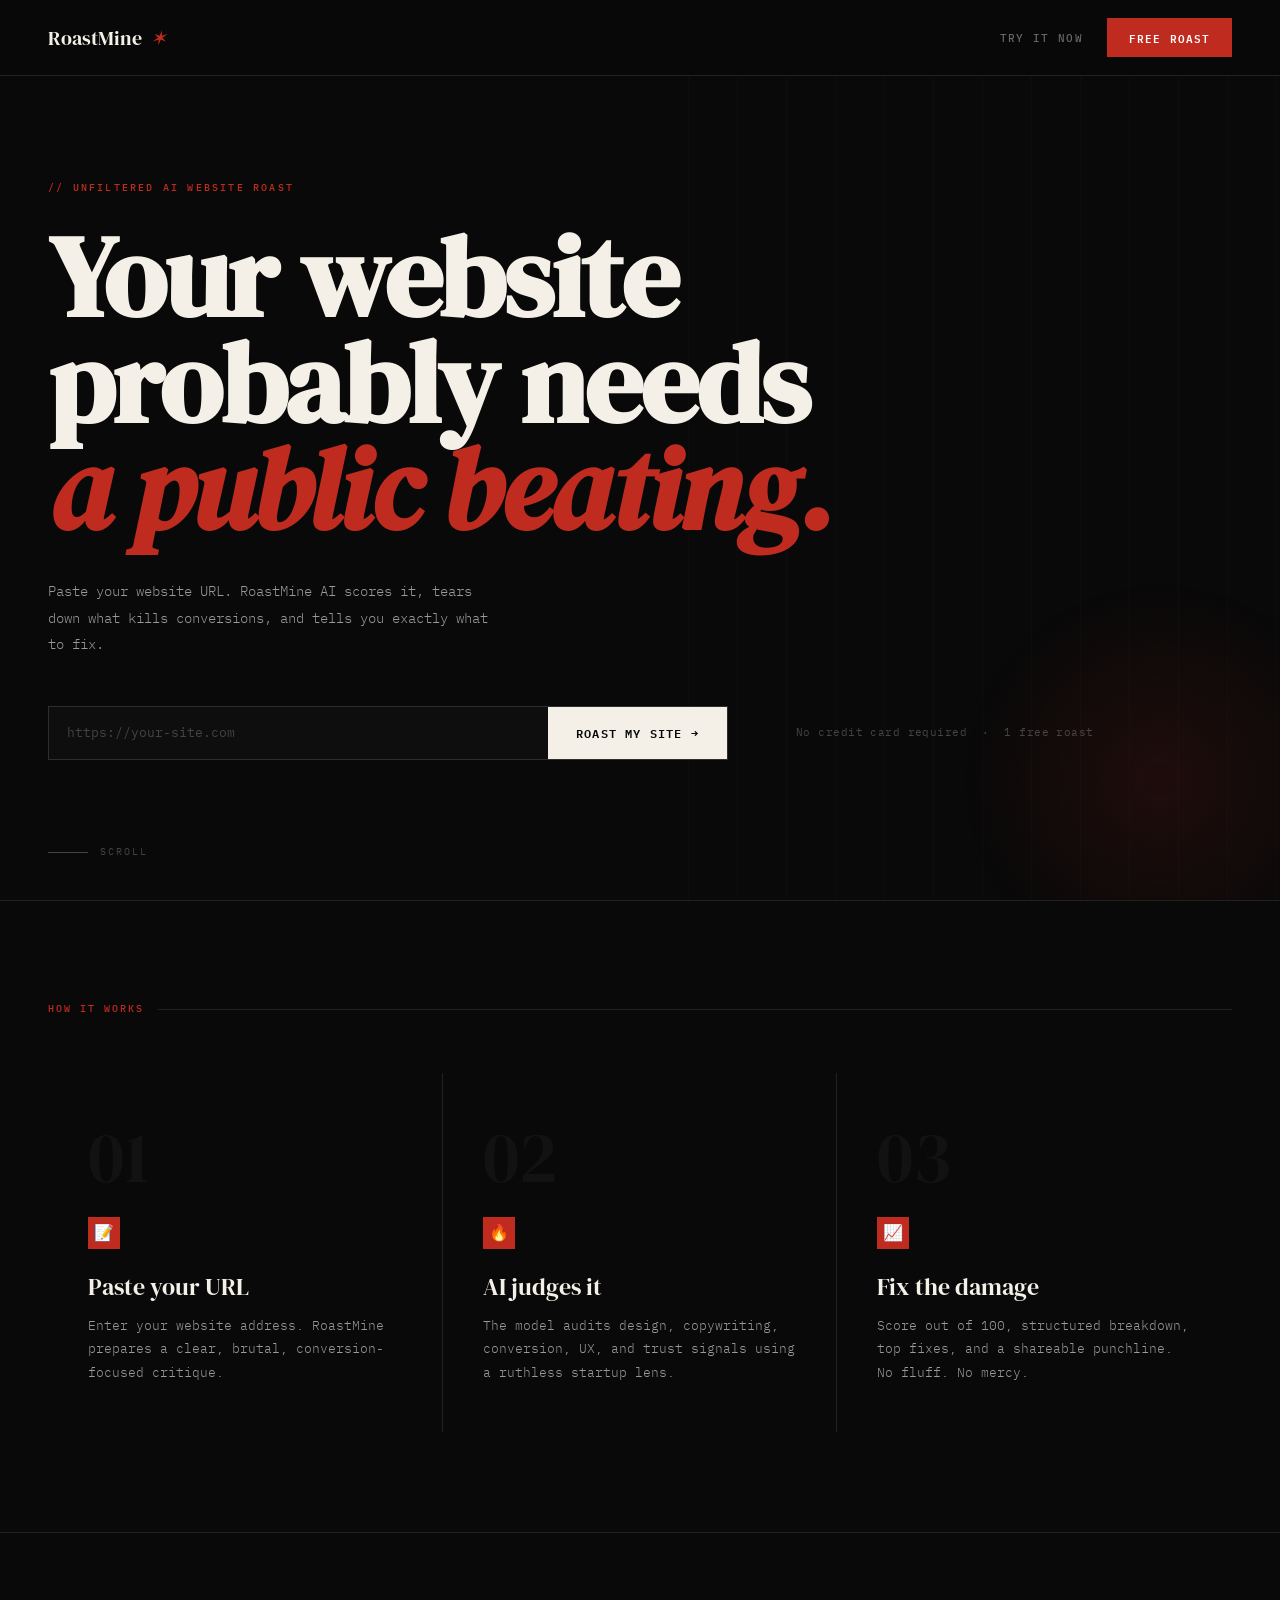
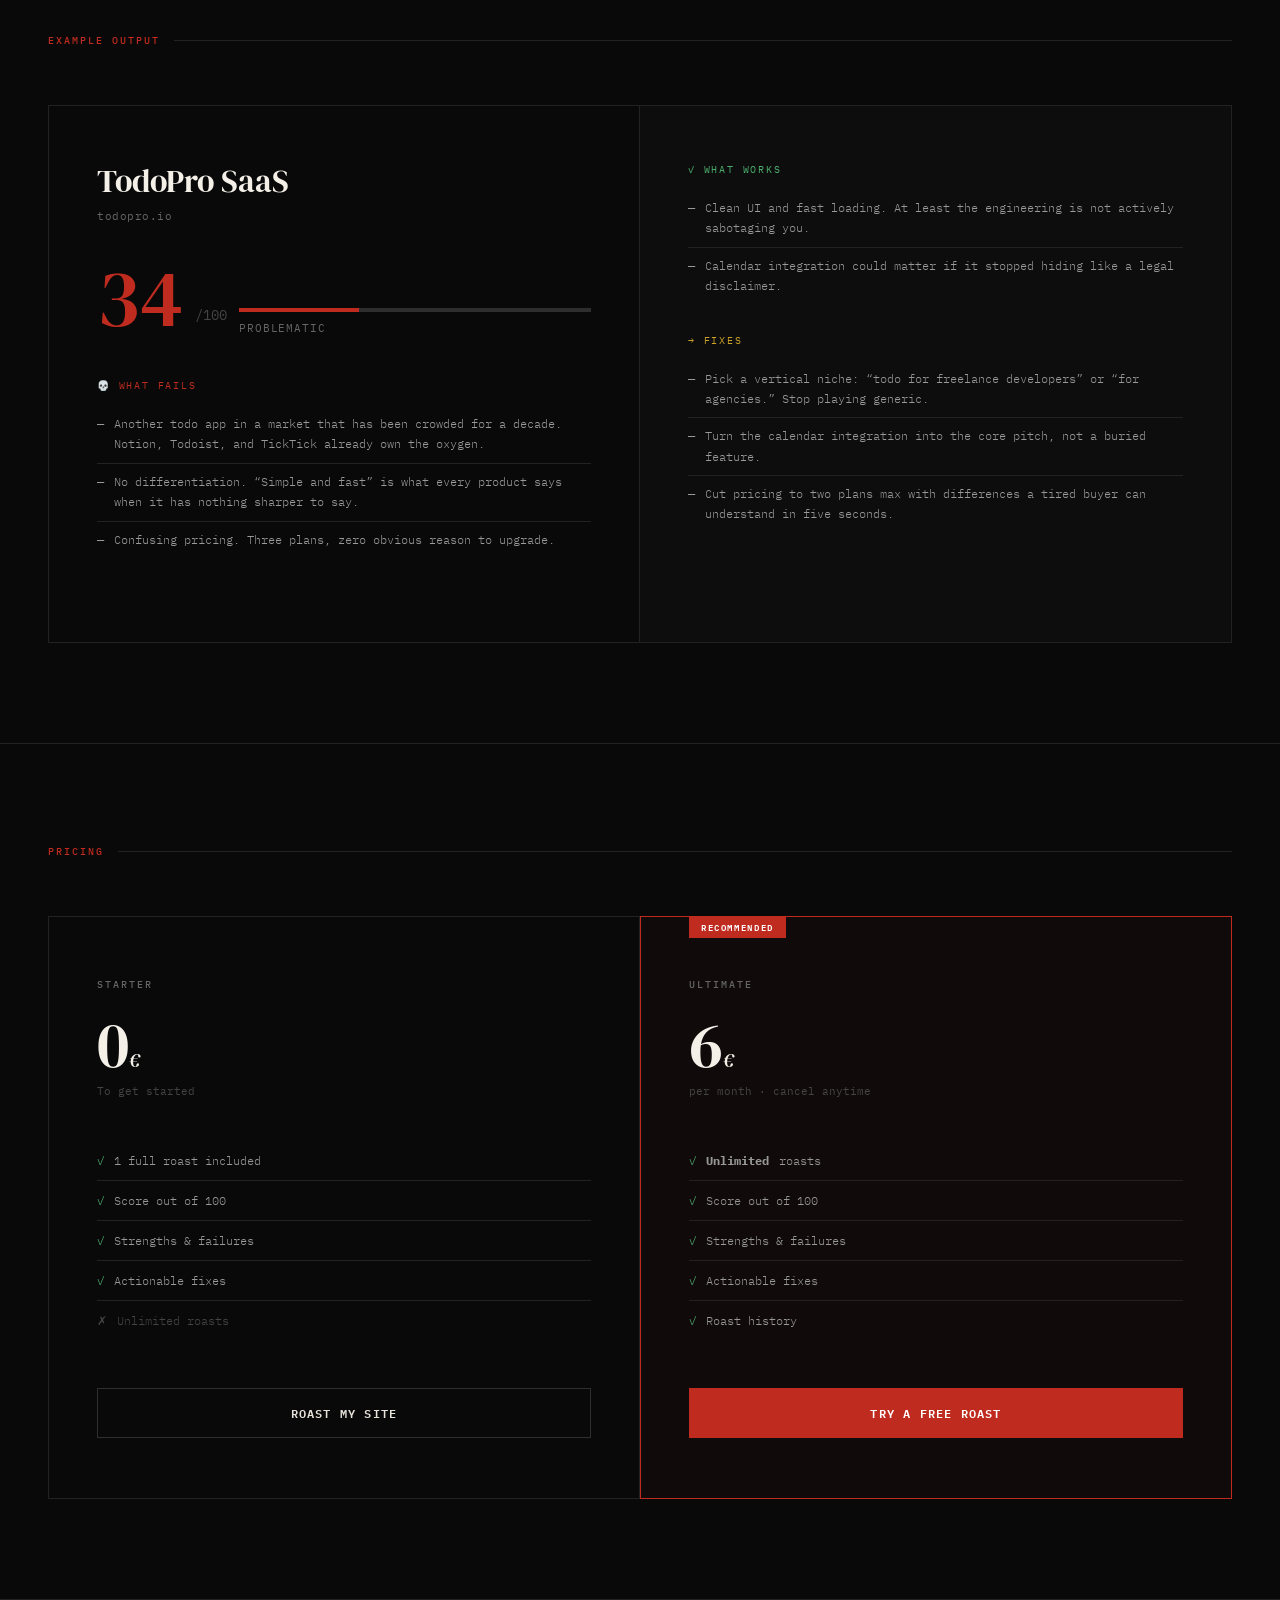
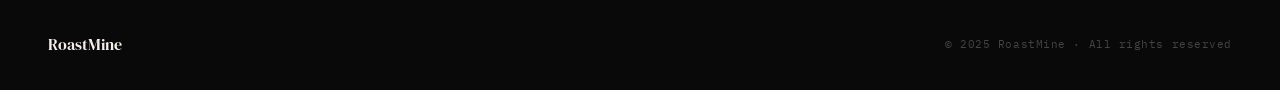
==== index.html @ 477971f2 "Clean up English landing flow" ====
<!DOCTYPE html>
<html lang="en">
<head>
<meta charset="UTF-8"/>
<meta name="viewport" content="width=device-width, initial-scale=1.0"/>
<title>RoastMine — Your business might be bad.</title>
<link rel="preconnect" href="https://fonts.googleapis.com"/>
<link href="https://fonts.googleapis.com/css2?family=DM+Serif+Display:ital@0;1&family=IBM+Plex+Mono:wght@300;400;500;600&display=swap" rel="stylesheet"/>
<style>
:root{
  --black:#090909;--charcoal:#111;--border:#222;--border2:#2e2e2e;
  --grey:#444;--muted:#666;--light:#999;--cream:#e8e3da;--white:#f4f0e8;
  --red:#bf2c1f;--red2:#e03423;
  --font-d:'DM Serif Display',serif;--font-m:'IBM Plex Mono',monospace;
}
*{margin:0;padding:0;box-sizing:border-box;}
html{scroll-behavior:smooth;}
body{background:var(--black);color:var(--cream);font-family:var(--font-m);font-size:14px;line-height:1.6;overflow-x:hidden;cursor:crosshair;}
::selection{background:var(--red);color:#fff;}
a{color:inherit;text-decoration:none;}
button{cursor:crosshair;font-family:var(--font-m);}

/* NAV */
nav{position:fixed;top:0;left:0;right:0;z-index:200;display:flex;align-items:center;justify-content:space-between;padding:18px 48px;border-bottom:1px solid var(--border);background:rgba(9,9,9,0.96);backdrop-filter:blur(12px);}
.logo{font-family:var(--font-d);font-size:20px;color:var(--white);display:flex;align-items:center;gap:8px;}
.logo-flame{color:var(--red);font-style:italic;}
.nav-r{display:flex;align-items:center;gap:20px;}
.btn-nav{font-size:11px;font-weight:500;letter-spacing:.12em;text-transform:uppercase;color:var(--muted);background:none;border:none;padding:8px 4px;transition:color .15s;}
.btn-nav:hover{color:var(--white);}
.btn-nav-cta{font-size:11px;font-weight:600;letter-spacing:.1em;text-transform:uppercase;background:var(--red);color:#fff;border:none;padding:10px 22px;transition:background .15s;}
.btn-nav-cta:hover{background:var(--red2);}

/* HERO */
.hero{min-height:100vh;display:flex;flex-direction:column;justify-content:center;padding:140px 48px 100px;position:relative;overflow:hidden;}
.hero::before{content:'';position:absolute;top:0;right:0;width:50%;height:100%;background:repeating-linear-gradient(90deg,transparent,transparent 48px,rgba(255,255,255,0.015) 48px,rgba(255,255,255,0.015) 49px);pointer-events:none;}
.hero::after{content:'';position:absolute;bottom:-80px;right:-80px;width:400px;height:400px;background:radial-gradient(circle,rgba(191,44,31,0.12) 0%,transparent 70%);pointer-events:none;}
.tag{font-size:10px;font-weight:500;letter-spacing:.22em;text-transform:uppercase;color:var(--red);margin-bottom:28px;opacity:0;animation:up .6s ease .1s forwards;}
.hero-title{font-family:var(--font-d);font-size:clamp(54px,9vw,120px);line-height:.92;letter-spacing:-2px;color:var(--white);max-width:1000px;opacity:0;animation:up .7s ease .2s forwards;}
.hero-title em{font-style:italic;color:var(--red);}
.hero-sub{margin-top:36px;font-size:14px;font-weight:300;color:var(--light);max-width:440px;line-height:1.9;opacity:0;animation:up .7s ease .35s forwards;}
.hero-actions{margin-top:48px;display:flex;align-items:center;gap:28px;opacity:0;animation:up .7s ease .5s forwards;}
.url-roast-form{display:flex;align-items:center;gap:0;border:1px solid var(--border2);background:rgba(255,255,255,0.025);max-width:680px;width:100%;}
.url-roast-input{flex:1;min-width:260px;background:transparent;border:none;color:var(--white);font-family:var(--font-m);font-size:13px;padding:16px 18px;outline:none;}
.url-roast-input::placeholder{color:var(--grey);}
.url-roast-submit{font-size:12px;font-weight:600;letter-spacing:.1em;text-transform:uppercase;background:var(--white);color:var(--black);border:none;padding:16px 28px;transition:background .15s,color .15s;white-space:nowrap;}
.url-roast-submit:hover{background:var(--red);color:#fff;}
.url-error{margin-top:12px;font-size:11px;color:var(--red);display:none;}
.btn-cta{font-size:13px;font-weight:600;letter-spacing:.1em;text-transform:uppercase;background:var(--white);color:var(--black);border:none;padding:16px 40px;transition:background .15s,color .15s;display:inline-block;}
.btn-cta:hover{background:var(--red);color:#fff;}
.hero-fine{font-size:11px;color:var(--grey);letter-spacing:.04em;}
.scroll-hint{position:absolute;bottom:40px;left:48px;font-size:10px;letter-spacing:.2em;text-transform:uppercase;color:var(--grey);display:flex;align-items:center;gap:12px;opacity:0;animation:up .6s ease .8s forwards;}
.scroll-hint::before{content:'';width:40px;height:1px;background:var(--grey);}
@keyframes up{from{opacity:0;transform:translateY(18px);}to{opacity:1;transform:translateY(0);}}

/* SECTIONS */
.section{padding:100px 48px;border-top:1px solid var(--border);}
.sec-label{font-size:10px;font-weight:500;letter-spacing:.2em;text-transform:uppercase;color:var(--red);margin-bottom:56px;display:flex;align-items:center;gap:14px;}
.sec-label::after{content:'';flex:1;height:1px;background:var(--border);}

/* HOW IT WORKS */
.steps{display:grid;grid-template-columns:repeat(3,1fr);gap:0;}
.step{padding:48px 40px;border-right:1px solid var(--border);position:relative;transition:background .2s;}
.step:last-child{border-right:none;}
.step:hover{background:rgba(255,255,255,0.02);}
.step-num{font-family:var(--font-d);font-size:72px;color:rgba(255,255,255,0.04);line-height:1;margin-bottom:24px;display:block;}
.step-title{font-family:var(--font-d);font-size:24px;color:var(--white);margin-bottom:12px;line-height:1.2;}
.step-desc{font-size:13px;color:var(--light);line-height:1.8;font-weight:300;}
.step-icon{width:32px;height:32px;background:var(--red);display:flex;align-items:center;justify-content:center;font-size:16px;margin-bottom:24px;}

/* EXAMPLE OUTPUT */
.example-wrap{display:grid;grid-template-columns:1fr 1fr;gap:0;border:1px solid var(--border);}
.example-left{padding:56px 48px;border-right:1px solid var(--border);}
.example-right{padding:56px 48px;background:rgba(255,255,255,0.015);}
.ex-title{font-family:var(--font-d);font-size:32px;color:var(--white);margin-bottom:8px;line-height:1.2;}
.ex-url{font-size:11px;color:var(--muted);letter-spacing:.05em;margin-bottom:32px;}
.score-row{display:flex;align-items:flex-end;gap:12px;margin-bottom:40px;}
.score-big{font-family:var(--font-d);font-size:80px;line-height:1;color:var(--red);}
.score-max{font-size:14px;color:var(--grey);margin-bottom:12px;}
.score-bar-wrap{flex:1;}
.score-bar-bg{height:4px;background:var(--border2);margin-bottom:8px;position:relative;overflow:hidden;}
.score-bar-fill{position:absolute;top:0;left:0;height:100%;background:var(--red);width:34%;animation:barGrow 1.5s ease .5s both;transform-origin:left;}
@keyframes barGrow{from{width:0%;}to{width:34%;}}
.score-verdict{font-size:11px;color:var(--muted);letter-spacing:.08em;text-transform:uppercase;}
.ex-block{margin-bottom:28px;}
.ex-block-title{font-size:10px;letter-spacing:.18em;text-transform:uppercase;margin-bottom:12px;display:flex;align-items:center;gap:8px;}
.ex-block-title.bad{color:var(--red);}
.ex-block-title.good{color:#4caf6e;}
.ex-block-title.tip{color:#c9a227;}
.ex-item{font-size:12px;color:var(--light);line-height:1.7;padding:8px 0;border-bottom:1px solid var(--border);display:flex;gap:10px;font-weight:300;}
.ex-item:last-child{border-bottom:none;}

/* PRICING */
.pricing-grid{display:grid;grid-template-columns:1fr 1fr;gap:0;}
.plan{padding:60px 48px;border:1px solid var(--border);position:relative;transition:border-color .2s;}
.plan:hover{border-color:var(--border2);}
.plan-featured{border-color:var(--red);background:rgba(191,44,31,0.04);}
.plan-featured:hover{border-color:var(--red2);}
.plan-badge{position:absolute;top:-1px;left:48px;font-size:9px;font-weight:600;letter-spacing:.18em;text-transform:uppercase;background:var(--red);color:#fff;padding:4px 12px;}
.plan-name{font-size:10px;font-weight:500;letter-spacing:.2em;text-transform:uppercase;color:var(--muted);margin-bottom:20px;}
.plan-price{font-family:var(--font-d);font-size:64px;color:var(--white);line-height:1;margin-bottom:6px;}
.plan-price span{font-size:20px;font-style:italic;}
.plan-period{font-size:11px;color:var(--grey);margin-bottom:40px;}
.plan-features{list-style:none;margin-bottom:48px;}
.plan-features li{font-size:12px;color:var(--light);padding:10px 0;border-bottom:1px solid var(--border);display:flex;align-items:flex-start;gap:10px;font-weight:300;}
.plan-features li:last-child{border-bottom:none;}
.feat-icon{color:var(--red);flex-shrink:0;}
.feat-icon.ok{color:#4caf6e;}
.btn-plan{font-size:12px;font-weight:600;letter-spacing:.1em;text-transform:uppercase;width:100%;padding:14px;border:1px solid var(--border2);background:none;color:var(--cream);transition:all .15s;}
.btn-plan:hover{background:var(--white);color:var(--black);border-color:var(--white);}
.btn-plan-red{background:var(--red);color:#fff;border-color:var(--red);}
.btn-plan-red:hover{background:var(--red2);border-color:var(--red2);color:#fff;}

/* FOOTER */
footer{border-top:1px solid var(--border);padding:32px 48px;display:flex;align-items:center;justify-content:space-between;}
.footer-logo{font-family:var(--font-d);font-size:16px;color:var(--white);}
.footer-copy{font-size:11px;color:var(--grey);letter-spacing:.05em;}

@media(max-width:768px){
  nav{padding:16px 20px;}
  .hero{padding:120px 20px 80px;}
  .hero-title{font-size:clamp(40px,13vw,68px);}
  .section{padding:64px 20px;}
  .steps{grid-template-columns:1fr;}
  .step{border-right:none;border-bottom:1px solid var(--border);padding:36px 20px;}
  .step:last-child{border-bottom:none;}
  .example-wrap{grid-template-columns:1fr;}
  .example-left{border-right:none;border-bottom:1px solid var(--border);padding:32px 20px;}
  .example-right{padding:32px 20px;}
  .pricing-grid{grid-template-columns:1fr;}
  .plan{margin-bottom:-1px;}
  footer{flex-direction:column;gap:12px;text-align:center;padding:24px 20px;}
  .hero-actions{flex-direction:column;align-items:flex-start;}
  .url-roast-form{flex-direction:column;align-items:stretch;}
  .url-roast-input{min-width:0;width:100%;}
  .url-roast-submit{width:100%;}
}
</style>
</head>
<body>

<nav>
  <div class="logo">RoastMine <span class="logo-flame">✶</span></div>
  <div class="nav-r" id="navRight">
    <button class="btn-nav" onclick="focusUrlInput()">Try it now</button>
    <button class="btn-nav-cta" onclick="focusUrlInput()">Free roast</button>
  </div>
</nav>

<section class="hero">
  <div class="tag">// Unfiltered AI website roast</div>
  <h1 class="hero-title">
    Your website<br/>probably needs<br/><em>a public beating.</em>
  </h1>
  <p class="hero-sub">Paste your website URL. RoastMine AI scores it, tears down what kills conversions, and tells you exactly what to fix.</p>
  <div class="hero-actions">
    <div style="width:100%;max-width:720px;">
      <form class="url-roast-form" id="roastForm">
        <input class="url-roast-input" id="siteUrl" type="url" placeholder="https://your-site.com" aria-label="Website URL to analyze" required/>
        <button class="url-roast-submit" type="submit">Roast my site →</button>
      </form>
      <div class="url-error" id="urlError">Enter a full URL, for example https://example.com.</div>
    </div>
    <span class="hero-fine">No credit card required &nbsp;·&nbsp; 1 free roast</span>
  </div>
  <div class="scroll-hint">Scroll</div>
</section>

<section class="section">
  <div class="sec-label">How it works</div>
  <div class="steps">
    <div class="step">
      <span class="step-num">01</span>
      <div class="step-icon">📝</div>
      <div class="step-title">Paste your URL</div>
      <p class="step-desc">Enter your website address. RoastMine prepares a clear, brutal, conversion-focused critique.</p>
    </div>
    <div class="step">
      <span class="step-num">02</span>
      <div class="step-icon">🔥</div>
      <div class="step-title">AI judges it</div>
      <p class="step-desc">The model audits design, copywriting, conversion, UX, and trust signals using a ruthless startup lens.</p>
    </div>
    <div class="step">
      <span class="step-num">03</span>
      <div class="step-icon">📈</div>
      <div class="step-title">Fix the damage</div>
      <p class="step-desc">Score out of 100, structured breakdown, top fixes, and a shareable punchline. No fluff. No mercy.</p>
    </div>
  </div>
</section>

<section class="section">
  <div class="sec-label">Example output</div>
  <div class="example-wrap">
    <div class="example-left">
      <div class="ex-title">TodoPro SaaS</div>
      <div class="ex-url">todopro.io</div>
      <div class="score-row">
        <div class="score-big">34</div>
        <div class="score-max">/100</div>
        <div class="score-bar-wrap">
          <div class="score-bar-bg"><div class="score-bar-fill"></div></div>
          <div class="score-verdict">Problematic</div>
        </div>
      </div>
      <div class="ex-block">
        <div class="ex-block-title bad">💀 What fails</div>
        <div class="ex-item"><span>—</span>Another todo app in a market that has been crowded for a decade. Notion, Todoist, and TickTick already own the oxygen.</div>
        <div class="ex-item"><span>—</span>No differentiation. “Simple and fast” is what every product says when it has nothing sharper to say.</div>
        <div class="ex-item"><span>—</span>Confusing pricing. Three plans, zero obvious reason to upgrade.</div>
      </div>
    </div>
    <div class="example-right">
      <div class="ex-block">
        <div class="ex-block-title good">✓ What works</div>
        <div class="ex-item"><span>—</span>Clean UI and fast loading. At least the engineering is not actively sabotaging you.</div>
        <div class="ex-item"><span>—</span>Calendar integration could matter if it stopped hiding like a legal disclaimer.</div>
      </div>
      <div class="ex-block">
        <div class="ex-block-title tip">→ Fixes</div>
        <div class="ex-item"><span>—</span>Pick a vertical niche: “todo for freelance developers” or “for agencies.” Stop playing generic.</div>
        <div class="ex-item"><span>—</span>Turn the calendar integration into the core pitch, not a buried feature.</div>
        <div class="ex-item"><span>—</span>Cut pricing to two plans max with differences a tired buyer can understand in five seconds.</div>
      </div>
    </div>
  </div>
</section>

<section class="section">
  <div class="sec-label">Pricing</div>
  <div class="pricing-grid">
    <div class="plan">
      <div class="plan-name">Starter</div>
      <div class="plan-price">0<span>€</span></div>
      <div class="plan-period">To get started</div>
      <ul class="plan-features">
        <li><span class="feat-icon ok">✓</span> 1 full roast included</li>
        <li><span class="feat-icon ok">✓</span> Score out of 100</li>
        <li><span class="feat-icon ok">✓</span> Strengths &amp; failures</li>
        <li><span class="feat-icon ok">✓</span> Actionable fixes</li>
        <li><span class="feat-icon" style="color:var(--grey)">✗</span> <span style="color:var(--grey)">Unlimited roasts</span></li>
      </ul>
      <button class="btn-plan" onclick="focusUrlInput()">Roast my site</button>
    </div>
    <div class="plan plan-featured">
      <div class="plan-badge">Recommended</div>
      <div class="plan-name">Ultimate</div>
      <div class="plan-price">6<span>€</span></div>
      <div class="plan-period">per month · cancel anytime</div>
      <ul class="plan-features">
        <li><span class="feat-icon ok">✓</span> <strong>Unlimited</strong> roasts</li>
        <li><span class="feat-icon ok">✓</span> Score out of 100</li>
        <li><span class="feat-icon ok">✓</span> Strengths &amp; failures</li>
        <li><span class="feat-icon ok">✓</span> Actionable fixes</li>
        <li><span class="feat-icon ok">✓</span> Roast history</li>
      </ul>
      <button class="btn-plan btn-plan-red" onclick="focusUrlInput()">Try a free roast</button>
    </div>
  </div>
</section>

<footer>
  <div class="footer-logo">RoastMine</div>
  <div class="footer-copy">© 2025 RoastMine · All rights reserved</div>
</footer>

<script>
function focusUrlInput(){
  const input = document.getElementById('siteUrl');
  if (!input) return;
  input.scrollIntoView({ behavior: 'smooth', block: 'center' });
  setTimeout(() => input.focus(), 350);
}

const roastForm = document.getElementById('roastForm');
if (roastForm) {
  roastForm.addEventListener('submit', (event) => {
    event.preventDefault();
    const input = document.getElementById('siteUrl');
    const error = document.getElementById('urlError');
    const rawUrl = input.value.trim();

    try {
      const parsed = new URL(rawUrl);
      if (!['http:', 'https:'].includes(parsed.protocol)) throw new Error('Invalid protocol');
      error.style.display = 'none';
      window.location.href = `roast.html?url=${encodeURIComponent(parsed.href)}`;
    } catch (err) {
      error.style.display = 'block';
      input.focus();
    }
  });
}
</script>
</body>
</html>
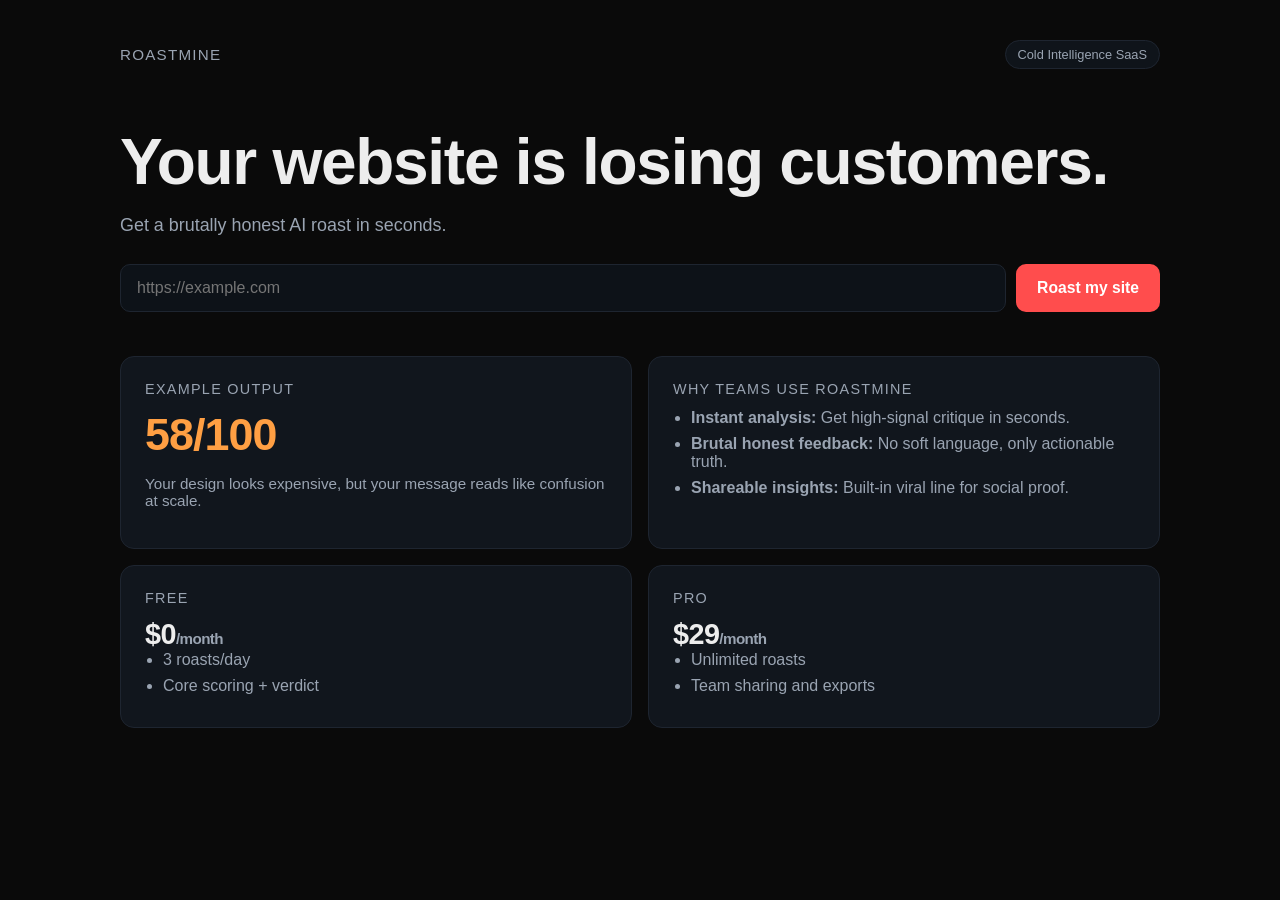
==== commit d436ec91: "Build unified RoastMine landing and results experience" ====
--- a/index.html
+++ b/index.html
@@ -1,296 +1,67 @@
-<!DOCTYPE html>
+<!doctype html>
 <html lang="en">
 <head>
-<meta charset="UTF-8"/>
-<meta name="viewport" content="width=device-width, initial-scale=1.0"/>
-<title>RoastMine — Your business might be bad.</title>
-<link rel="preconnect" href="https://fonts.googleapis.com"/>
-<link href="https://fonts.googleapis.com/css2?family=DM+Serif+Display:ital@0;1&family=IBM+Plex+Mono:wght@300;400;500;600&display=swap" rel="stylesheet"/>
-<style>
-:root{
-  --black:#090909;--charcoal:#111;--border:#222;--border2:#2e2e2e;
-  --grey:#444;--muted:#666;--light:#999;--cream:#e8e3da;--white:#f4f0e8;
-  --red:#bf2c1f;--red2:#e03423;
-  --font-d:'DM Serif Display',serif;--font-m:'IBM Plex Mono',monospace;
-}
-*{margin:0;padding:0;box-sizing:border-box;}
-html{scroll-behavior:smooth;}
-body{background:var(--black);color:var(--cream);font-family:var(--font-m);font-size:14px;line-height:1.6;overflow-x:hidden;cursor:crosshair;}
-::selection{background:var(--red);color:#fff;}
-a{color:inherit;text-decoration:none;}
-button{cursor:crosshair;font-family:var(--font-m);}
-
-/* NAV */
-nav{position:fixed;top:0;left:0;right:0;z-index:200;display:flex;align-items:center;justify-content:space-between;padding:18px 48px;border-bottom:1px solid var(--border);background:rgba(9,9,9,0.96);backdrop-filter:blur(12px);}
-.logo{font-family:var(--font-d);font-size:20px;color:var(--white);display:flex;align-items:center;gap:8px;}
-.logo-flame{color:var(--red);font-style:italic;}
-.nav-r{display:flex;align-items:center;gap:20px;}
-.btn-nav{font-size:11px;font-weight:500;letter-spacing:.12em;text-transform:uppercase;color:var(--muted);background:none;border:none;padding:8px 4px;transition:color .15s;}
-.btn-nav:hover{color:var(--white);}
-.btn-nav-cta{font-size:11px;font-weight:600;letter-spacing:.1em;text-transform:uppercase;background:var(--red);color:#fff;border:none;padding:10px 22px;transition:background .15s;}
-.btn-nav-cta:hover{background:var(--red2);}
-
-/* HERO */
-.hero{min-height:100vh;display:flex;flex-direction:column;justify-content:center;padding:140px 48px 100px;position:relative;overflow:hidden;}
-.hero::before{content:'';position:absolute;top:0;right:0;width:50%;height:100%;background:repeating-linear-gradient(90deg,transparent,transparent 48px,rgba(255,255,255,0.015) 48px,rgba(255,255,255,0.015) 49px);pointer-events:none;}
-.hero::after{content:'';position:absolute;bottom:-80px;right:-80px;width:400px;height:400px;background:radial-gradient(circle,rgba(191,44,31,0.12) 0%,transparent 70%);pointer-events:none;}
-.tag{font-size:10px;font-weight:500;letter-spacing:.22em;text-transform:uppercase;color:var(--red);margin-bottom:28px;opacity:0;animation:up .6s ease .1s forwards;}
-.hero-title{font-family:var(--font-d);font-size:clamp(54px,9vw,120px);line-height:.92;letter-spacing:-2px;color:var(--white);max-width:1000px;opacity:0;animation:up .7s ease .2s forwards;}
-.hero-title em{font-style:italic;color:var(--red);}
-.hero-sub{margin-top:36px;font-size:14px;font-weight:300;color:var(--light);max-width:440px;line-height:1.9;opacity:0;animation:up .7s ease .35s forwards;}
-.hero-actions{margin-top:48px;display:flex;align-items:center;gap:28px;opacity:0;animation:up .7s ease .5s forwards;}
-.url-roast-form{display:flex;align-items:center;gap:0;border:1px solid var(--border2);background:rgba(255,255,255,0.025);max-width:680px;width:100%;}
-.url-roast-input{flex:1;min-width:260px;background:transparent;border:none;color:var(--white);font-family:var(--font-m);font-size:13px;padding:16px 18px;outline:none;}
-.url-roast-input::placeholder{color:var(--grey);}
-.url-roast-submit{font-size:12px;font-weight:600;letter-spacing:.1em;text-transform:uppercase;background:var(--white);color:var(--black);border:none;padding:16px 28px;transition:background .15s,color .15s;white-space:nowrap;}
-.url-roast-submit:hover{background:var(--red);color:#fff;}
-.url-error{margin-top:12px;font-size:11px;color:var(--red);display:none;}
-.btn-cta{font-size:13px;font-weight:600;letter-spacing:.1em;text-transform:uppercase;background:var(--white);color:var(--black);border:none;padding:16px 40px;transition:background .15s,color .15s;display:inline-block;}
-.btn-cta:hover{background:var(--red);color:#fff;}
-.hero-fine{font-size:11px;color:var(--grey);letter-spacing:.04em;}
-.scroll-hint{position:absolute;bottom:40px;left:48px;font-size:10px;letter-spacing:.2em;text-transform:uppercase;color:var(--grey);display:flex;align-items:center;gap:12px;opacity:0;animation:up .6s ease .8s forwards;}
-.scroll-hint::before{content:'';width:40px;height:1px;background:var(--grey);}
-@keyframes up{from{opacity:0;transform:translateY(18px);}to{opacity:1;transform:translateY(0);}}
-
-/* SECTIONS */
-.section{padding:100px 48px;border-top:1px solid var(--border);}
-.sec-label{font-size:10px;font-weight:500;letter-spacing:.2em;text-transform:uppercase;color:var(--red);margin-bottom:56px;display:flex;align-items:center;gap:14px;}
-.sec-label::after{content:'';flex:1;height:1px;background:var(--border);}
-
-/* HOW IT WORKS */
-.steps{display:grid;grid-template-columns:repeat(3,1fr);gap:0;}
-.step{padding:48px 40px;border-right:1px solid var(--border);position:relative;transition:background .2s;}
-.step:last-child{border-right:none;}
-.step:hover{background:rgba(255,255,255,0.02);}
-.step-num{font-family:var(--font-d);font-size:72px;color:rgba(255,255,255,0.04);line-height:1;margin-bottom:24px;display:block;}
-.step-title{font-family:var(--font-d);font-size:24px;color:var(--white);margin-bottom:12px;line-height:1.2;}
-.step-desc{font-size:13px;color:var(--light);line-height:1.8;font-weight:300;}
-.step-icon{width:32px;height:32px;background:var(--red);display:flex;align-items:center;justify-content:center;font-size:16px;margin-bottom:24px;}
-
-/* EXAMPLE OUTPUT */
-.example-wrap{display:grid;grid-template-columns:1fr 1fr;gap:0;border:1px solid var(--border);}
-.example-left{padding:56px 48px;border-right:1px solid var(--border);}
-.example-right{padding:56px 48px;background:rgba(255,255,255,0.015);}
-.ex-title{font-family:var(--font-d);font-size:32px;color:var(--white);margin-bottom:8px;line-height:1.2;}
-.ex-url{font-size:11px;color:var(--muted);letter-spacing:.05em;margin-bottom:32px;}
-.score-row{display:flex;align-items:flex-end;gap:12px;margin-bottom:40px;}
-.score-big{font-family:var(--font-d);font-size:80px;line-height:1;color:var(--red);}
-.score-max{font-size:14px;color:var(--grey);margin-bottom:12px;}
-.score-bar-wrap{flex:1;}
-.score-bar-bg{height:4px;background:var(--border2);margin-bottom:8px;position:relative;overflow:hidden;}
-.score-bar-fill{position:absolute;top:0;left:0;height:100%;background:var(--red);width:34%;animation:barGrow 1.5s ease .5s both;transform-origin:left;}
-@keyframes barGrow{from{width:0%;}to{width:34%;}}
-.score-verdict{font-size:11px;color:var(--muted);letter-spacing:.08em;text-transform:uppercase;}
-.ex-block{margin-bottom:28px;}
-.ex-block-title{font-size:10px;letter-spacing:.18em;text-transform:uppercase;margin-bottom:12px;display:flex;align-items:center;gap:8px;}
-.ex-block-title.bad{color:var(--red);}
-.ex-block-title.good{color:#4caf6e;}
-.ex-block-title.tip{color:#c9a227;}
-.ex-item{font-size:12px;color:var(--light);line-height:1.7;padding:8px 0;border-bottom:1px solid var(--border);display:flex;gap:10px;font-weight:300;}
-.ex-item:last-child{border-bottom:none;}
-
-/* PRICING */
-.pricing-grid{display:grid;grid-template-columns:1fr 1fr;gap:0;}
-.plan{padding:60px 48px;border:1px solid var(--border);position:relative;transition:border-color .2s;}
-.plan:hover{border-color:var(--border2);}
-.plan-featured{border-color:var(--red);background:rgba(191,44,31,0.04);}
-.plan-featured:hover{border-color:var(--red2);}
-.plan-badge{position:absolute;top:-1px;left:48px;font-size:9px;font-weight:600;letter-spacing:.18em;text-transform:uppercase;background:var(--red);color:#fff;padding:4px 12px;}
-.plan-name{font-size:10px;font-weight:500;letter-spacing:.2em;text-transform:uppercase;color:var(--muted);margin-bottom:20px;}
-.plan-price{font-family:var(--font-d);font-size:64px;color:var(--white);line-height:1;margin-bottom:6px;}
-.plan-price span{font-size:20px;font-style:italic;}
-.plan-period{font-size:11px;color:var(--grey);margin-bottom:40px;}
-.plan-features{list-style:none;margin-bottom:48px;}
-.plan-features li{font-size:12px;color:var(--light);padding:10px 0;border-bottom:1px solid var(--border);display:flex;align-items:flex-start;gap:10px;font-weight:300;}
-.plan-features li:last-child{border-bottom:none;}
-.feat-icon{color:var(--red);flex-shrink:0;}
-.feat-icon.ok{color:#4caf6e;}
-.btn-plan{font-size:12px;font-weight:600;letter-spacing:.1em;text-transform:uppercase;width:100%;padding:14px;border:1px solid var(--border2);background:none;color:var(--cream);transition:all .15s;}
-.btn-plan:hover{background:var(--white);color:var(--black);border-color:var(--white);}
-.btn-plan-red{background:var(--red);color:#fff;border-color:var(--red);}
-.btn-plan-red:hover{background:var(--red2);border-color:var(--red2);color:#fff;}
-
-/* FOOTER */
-footer{border-top:1px solid var(--border);padding:32px 48px;display:flex;align-items:center;justify-content:space-between;}
-.footer-logo{font-family:var(--font-d);font-size:16px;color:var(--white);}
-.footer-copy{font-size:11px;color:var(--grey);letter-spacing:.05em;}
-
-@media(max-width:768px){
-  nav{padding:16px 20px;}
-  .hero{padding:120px 20px 80px;}
-  .hero-title{font-size:clamp(40px,13vw,68px);}
-  .section{padding:64px 20px;}
-  .steps{grid-template-columns:1fr;}
-  .step{border-right:none;border-bottom:1px solid var(--border);padding:36px 20px;}
-  .step:last-child{border-bottom:none;}
-  .example-wrap{grid-template-columns:1fr;}
-  .example-left{border-right:none;border-bottom:1px solid var(--border);padding:32px 20px;}
-  .example-right{padding:32px 20px;}
-  .pricing-grid{grid-template-columns:1fr;}
-  .plan{margin-bottom:-1px;}
-  footer{flex-direction:column;gap:12px;text-align:center;padding:24px 20px;}
-  .hero-actions{flex-direction:column;align-items:flex-start;}
-  .url-roast-form{flex-direction:column;align-items:stretch;}
-  .url-roast-input{min-width:0;width:100%;}
-  .url-roast-submit{width:100%;}
-}
-</style>
+  <meta charset="UTF-8" />
+  <meta name="viewport" content="width=device-width, initial-scale=1.0" />
+  <title>RoastMine — Website Intelligence</title>
+  <link rel="stylesheet" href="styles.css" />
 </head>
 <body>
+  <main class="page">
+    <div class="container">
+      <nav class="nav fade-up">
+        <div class="brand">RoastMine</div>
+        <div class="badge">Cold Intelligence SaaS</div>
+      </nav>
 
-<nav>
-  <div class="logo">RoastMine <span class="logo-flame">✶</span></div>
-  <div class="nav-r" id="navRight">
-    <button class="btn-nav" onclick="focusUrlInput()">Try it now</button>
-    <button class="btn-nav-cta" onclick="focusUrlInput()">Free roast</button>
-  </div>
-</nav>
+      <section class="hero fade-up delay-1">
+        <h1>Your website is losing customers.</h1>
+        <p>Get a brutally honest AI roast in seconds.</p>
+        <form class="input-row" id="roast-form">
+          <input id="site-url" type="url" placeholder="https://example.com" required />
+          <button type="submit">Roast my site</button>
+        </form>
+      </section>
 
-<section class="hero">
-  <div class="tag">// Unfiltered AI website roast</div>
-  <h1 class="hero-title">
-    Your website<br/>probably needs<br/><em>a public beating.</em>
-  </h1>
-  <p class="hero-sub">Paste your website URL. RoastMine AI scores it, tears down what kills conversions, and tells you exactly what to fix.</p>
-  <div class="hero-actions">
-    <div style="width:100%;max-width:720px;">
-      <form class="url-roast-form" id="roastForm">
-        <input class="url-roast-input" id="siteUrl" type="url" placeholder="https://your-site.com" aria-label="Website URL to analyze" required/>
-        <button class="url-roast-submit" type="submit">Roast my site →</button>
-      </form>
-      <div class="url-error" id="urlError">Enter a full URL, for example https://example.com.</div>
+      <section class="grid grid-2" style="margin-top: 44px;">
+        <article class="card fade-up delay-2">
+          <p class="section-title">Example Output</p>
+          <div class="metric" style="color: var(--warning);">58/100</div>
+          <p class="kicker">Your design looks expensive, but your message reads like confusion at scale.</p>
+        </article>
+
+        <article class="card fade-up delay-2">
+          <p class="section-title">Why teams use RoastMine</p>
+          <ul class="list">
+            <li><strong>Instant analysis:</strong> Get high-signal critique in seconds.</li>
+            <li><strong>Brutal honest feedback:</strong> No soft language, only actionable truth.</li>
+            <li><strong>Shareable insights:</strong> Built-in viral line for social proof.</li>
+          </ul>
+        </article>
+      </section>
+
+      <section class="grid grid-2" style="margin-top: 16px;">
+        <article class="card fade-up delay-3">
+          <p class="section-title">Free</p>
+          <div class="metric" style="font-size:1.8rem;">$0<span class="kicker">/month</span></div>
+          <ul class="list"><li>3 roasts/day</li><li>Core scoring + verdict</li></ul>
+        </article>
+        <article class="card fade-up delay-3">
+          <p class="section-title">Pro</p>
+          <div class="metric" style="font-size:1.8rem;">$29<span class="kicker">/month</span></div>
+          <ul class="list"><li>Unlimited roasts</li><li>Team sharing and exports</li></ul>
+        </article>
+      </section>
     </div>
-    <span class="hero-fine">No credit card required &nbsp;·&nbsp; 1 free roast</span>
-  </div>
-  <div class="scroll-hint">Scroll</div>
-</section>
+  </main>
 
-<section class="section">
-  <div class="sec-label">How it works</div>
-  <div class="steps">
-    <div class="step">
-      <span class="step-num">01</span>
-      <div class="step-icon">📝</div>
-      <div class="step-title">Paste your URL</div>
-      <p class="step-desc">Enter your website address. RoastMine prepares a clear, brutal, conversion-focused critique.</p>
-    </div>
-    <div class="step">
-      <span class="step-num">02</span>
-      <div class="step-icon">🔥</div>
-      <div class="step-title">AI judges it</div>
-      <p class="step-desc">The model audits design, copywriting, conversion, UX, and trust signals using a ruthless startup lens.</p>
-    </div>
-    <div class="step">
-      <span class="step-num">03</span>
-      <div class="step-icon">📈</div>
-      <div class="step-title">Fix the damage</div>
-      <p class="step-desc">Score out of 100, structured breakdown, top fixes, and a shareable punchline. No fluff. No mercy.</p>
-    </div>
-  </div>
-</section>
-
-<section class="section">
-  <div class="sec-label">Example output</div>
-  <div class="example-wrap">
-    <div class="example-left">
-      <div class="ex-title">TodoPro SaaS</div>
-      <div class="ex-url">todopro.io</div>
-      <div class="score-row">
-        <div class="score-big">34</div>
-        <div class="score-max">/100</div>
-        <div class="score-bar-wrap">
-          <div class="score-bar-bg"><div class="score-bar-fill"></div></div>
-          <div class="score-verdict">Problematic</div>
-        </div>
-      </div>
-      <div class="ex-block">
-        <div class="ex-block-title bad">💀 What fails</div>
-        <div class="ex-item"><span>—</span>Another todo app in a market that has been crowded for a decade. Notion, Todoist, and TickTick already own the oxygen.</div>
-        <div class="ex-item"><span>—</span>No differentiation. “Simple and fast” is what every product says when it has nothing sharper to say.</div>
-        <div class="ex-item"><span>—</span>Confusing pricing. Three plans, zero obvious reason to upgrade.</div>
-      </div>
-    </div>
-    <div class="example-right">
-      <div class="ex-block">
-        <div class="ex-block-title good">✓ What works</div>
-        <div class="ex-item"><span>—</span>Clean UI and fast loading. At least the engineering is not actively sabotaging you.</div>
-        <div class="ex-item"><span>—</span>Calendar integration could matter if it stopped hiding like a legal disclaimer.</div>
-      </div>
-      <div class="ex-block">
-        <div class="ex-block-title tip">→ Fixes</div>
-        <div class="ex-item"><span>—</span>Pick a vertical niche: “todo for freelance developers” or “for agencies.” Stop playing generic.</div>
-        <div class="ex-item"><span>—</span>Turn the calendar integration into the core pitch, not a buried feature.</div>
-        <div class="ex-item"><span>—</span>Cut pricing to two plans max with differences a tired buyer can understand in five seconds.</div>
-      </div>
-    </div>
-  </div>
-</section>
-
-<section class="section">
-  <div class="sec-label">Pricing</div>
-  <div class="pricing-grid">
-    <div class="plan">
-      <div class="plan-name">Starter</div>
-      <div class="plan-price">0<span>€</span></div>
-      <div class="plan-period">To get started</div>
-      <ul class="plan-features">
-        <li><span class="feat-icon ok">✓</span> 1 full roast included</li>
-        <li><span class="feat-icon ok">✓</span> Score out of 100</li>
-        <li><span class="feat-icon ok">✓</span> Strengths &amp; failures</li>
-        <li><span class="feat-icon ok">✓</span> Actionable fixes</li>
-        <li><span class="feat-icon" style="color:var(--grey)">✗</span> <span style="color:var(--grey)">Unlimited roasts</span></li>
-      </ul>
-      <button class="btn-plan" onclick="focusUrlInput()">Roast my site</button>
-    </div>
-    <div class="plan plan-featured">
-      <div class="plan-badge">Recommended</div>
-      <div class="plan-name">Ultimate</div>
-      <div class="plan-price">6<span>€</span></div>
-      <div class="plan-period">per month · cancel anytime</div>
-      <ul class="plan-features">
-        <li><span class="feat-icon ok">✓</span> <strong>Unlimited</strong> roasts</li>
-        <li><span class="feat-icon ok">✓</span> Score out of 100</li>
-        <li><span class="feat-icon ok">✓</span> Strengths &amp; failures</li>
-        <li><span class="feat-icon ok">✓</span> Actionable fixes</li>
-        <li><span class="feat-icon ok">✓</span> Roast history</li>
-      </ul>
-      <button class="btn-plan btn-plan-red" onclick="focusUrlInput()">Try a free roast</button>
-    </div>
-  </div>
-</section>
-
-<footer>
-  <div class="footer-logo">RoastMine</div>
-  <div class="footer-copy">© 2025 RoastMine · All rights reserved</div>
-</footer>
-
-<script>
-function focusUrlInput(){
-  const input = document.getElementById('siteUrl');
-  if (!input) return;
-  input.scrollIntoView({ behavior: 'smooth', block: 'center' });
-  setTimeout(() => input.focus(), 350);
-}
-
-const roastForm = document.getElementById('roastForm');
-if (roastForm) {
-  roastForm.addEventListener('submit', (event) => {
-    event.preventDefault();
-    const input = document.getElementById('siteUrl');
-    const error = document.getElementById('urlError');
-    const rawUrl = input.value.trim();
-
-    try {
-      const parsed = new URL(rawUrl);
-      if (!['http:', 'https:'].includes(parsed.protocol)) throw new Error('Invalid protocol');
-      error.style.display = 'none';
-      window.location.href = `roast.html?url=${encodeURIComponent(parsed.href)}`;
-    } catch (err) {
-      error.style.display = 'block';
-      input.focus();
-    }
-  });
-}
-</script>
+  <script>
+    document.getElementById('roast-form').addEventListener('submit', (event) => {
+      event.preventDefault();
+      const url = document.getElementById('site-url').value.trim();
+      if (!url) return;
+      window.location.href = `roast.html?url=${encodeURIComponent(url)}`;
+    });
+  </script>
 </body>
 </html>
--- a/styles.css
+++ b/styles.css
@@ -0,0 +1,197 @@
+:root {
+  --bg: #0a0a0a;
+  --surface: #11161d;
+  --surface-2: #0f141a;
+  --text: #ededed;
+  --text-muted: #9aa4b2;
+  --border: #1e2530;
+  --accent: #ff4d4d;
+  --accent-2: #ff6a3d;
+  --success: #2eb67d;
+  --warning: #ff9f43;
+  --danger: #ff4d4d;
+}
+
+* { box-sizing: border-box; }
+
+html, body {
+  margin: 0;
+  font-family: Inter, -apple-system, BlinkMacSystemFont, "Segoe UI", Roboto, sans-serif;
+  background: var(--bg);
+  color: var(--text);
+}
+
+a { color: inherit; text-decoration: none; }
+
+.page {
+  min-height: 100vh;
+  padding: 40px 20px 64px;
+}
+
+.container {
+  width: min(1040px, 100%);
+  margin: 0 auto;
+}
+
+.nav {
+  display: flex;
+  align-items: center;
+  justify-content: space-between;
+  margin-bottom: 56px;
+}
+
+.brand {
+  font-size: 0.95rem;
+  letter-spacing: 0.08em;
+  text-transform: uppercase;
+  color: var(--text-muted);
+}
+
+.badge {
+  border: 1px solid var(--border);
+  background: var(--surface-2);
+  color: var(--text-muted);
+  border-radius: 999px;
+  padding: 6px 12px;
+  font-size: 0.8rem;
+}
+
+.card {
+  border: 1px solid var(--border);
+  background: var(--surface);
+  border-radius: 14px;
+  padding: 24px;
+}
+
+.hero h1 {
+  font-size: clamp(2.2rem, 5vw, 4rem);
+  margin: 0 0 16px;
+  letter-spacing: -0.02em;
+}
+
+.hero p {
+  color: var(--text-muted);
+  font-size: 1.12rem;
+  margin: 0 0 28px;
+  max-width: 640px;
+}
+
+form.input-row {
+  display: flex;
+  gap: 10px;
+  flex-wrap: wrap;
+}
+
+input[type="url"] {
+  flex: 1;
+  min-width: 260px;
+  background: #0d1218;
+  color: var(--text);
+  border: 1px solid var(--border);
+  border-radius: 10px;
+  padding: 14px 16px;
+  font-size: 1rem;
+}
+
+button {
+  border: 1px solid transparent;
+  background: var(--accent);
+  color: #fff;
+  border-radius: 10px;
+  padding: 14px 20px;
+  font-size: 0.98rem;
+  font-weight: 600;
+  cursor: pointer;
+}
+
+button:hover { background: var(--accent-2); }
+
+.grid {
+  display: grid;
+  gap: 16px;
+}
+
+.grid-3 { grid-template-columns: repeat(auto-fit, minmax(220px, 1fr)); }
+.grid-2 { grid-template-columns: repeat(auto-fit, minmax(290px, 1fr)); }
+
+.section-title {
+  font-size: 0.9rem;
+  letter-spacing: 0.09em;
+  color: var(--text-muted);
+  text-transform: uppercase;
+  margin: 0 0 12px;
+}
+
+.metric {
+  font-size: 2.8rem;
+  font-weight: 700;
+  letter-spacing: -0.02em;
+}
+
+.kicker { color: var(--text-muted); font-size: 0.95rem; }
+
+.list {
+  margin: 0;
+  padding-left: 18px;
+  color: var(--text-muted);
+}
+
+.list li { margin-bottom: 8px; }
+
+.breakdown-item {
+  display: flex;
+  justify-content: space-between;
+  gap: 16px;
+  margin-bottom: 10px;
+}
+
+.small-score { font-weight: 700; color: var(--text); }
+
+.share-line {
+  border: 1px solid #3a2525;
+  background: #191112;
+  border-radius: 12px;
+  padding: 18px;
+  font-size: 1.08rem;
+  line-height: 1.5;
+}
+
+.fade-up {
+  opacity: 0;
+  transform: translateY(8px);
+  animation: fadeUp 520ms ease forwards;
+}
+
+.fade-up.delay-1 { animation-delay: 120ms; }
+.fade-up.delay-2 { animation-delay: 220ms; }
+.fade-up.delay-3 { animation-delay: 320ms; }
+
+@keyframes fadeUp {
+  to { opacity: 1; transform: translateY(0); }
+}
+
+.loader {
+  display: flex;
+  align-items: center;
+  gap: 10px;
+  color: var(--text-muted);
+}
+
+.loader-dot {
+  width: 8px;
+  height: 8px;
+  border-radius: 50%;
+  background: var(--accent);
+  animation: pulse 1s infinite ease-in-out;
+}
+
+@keyframes pulse {
+  0%, 100% { opacity: 0.2; transform: scale(0.9); }
+  50% { opacity: 1; transform: scale(1); }
+}
+
+@media (max-width: 640px) {
+  .page { padding-top: 24px; }
+  .nav { margin-bottom: 34px; }
+  .card { padding: 18px; }
+}
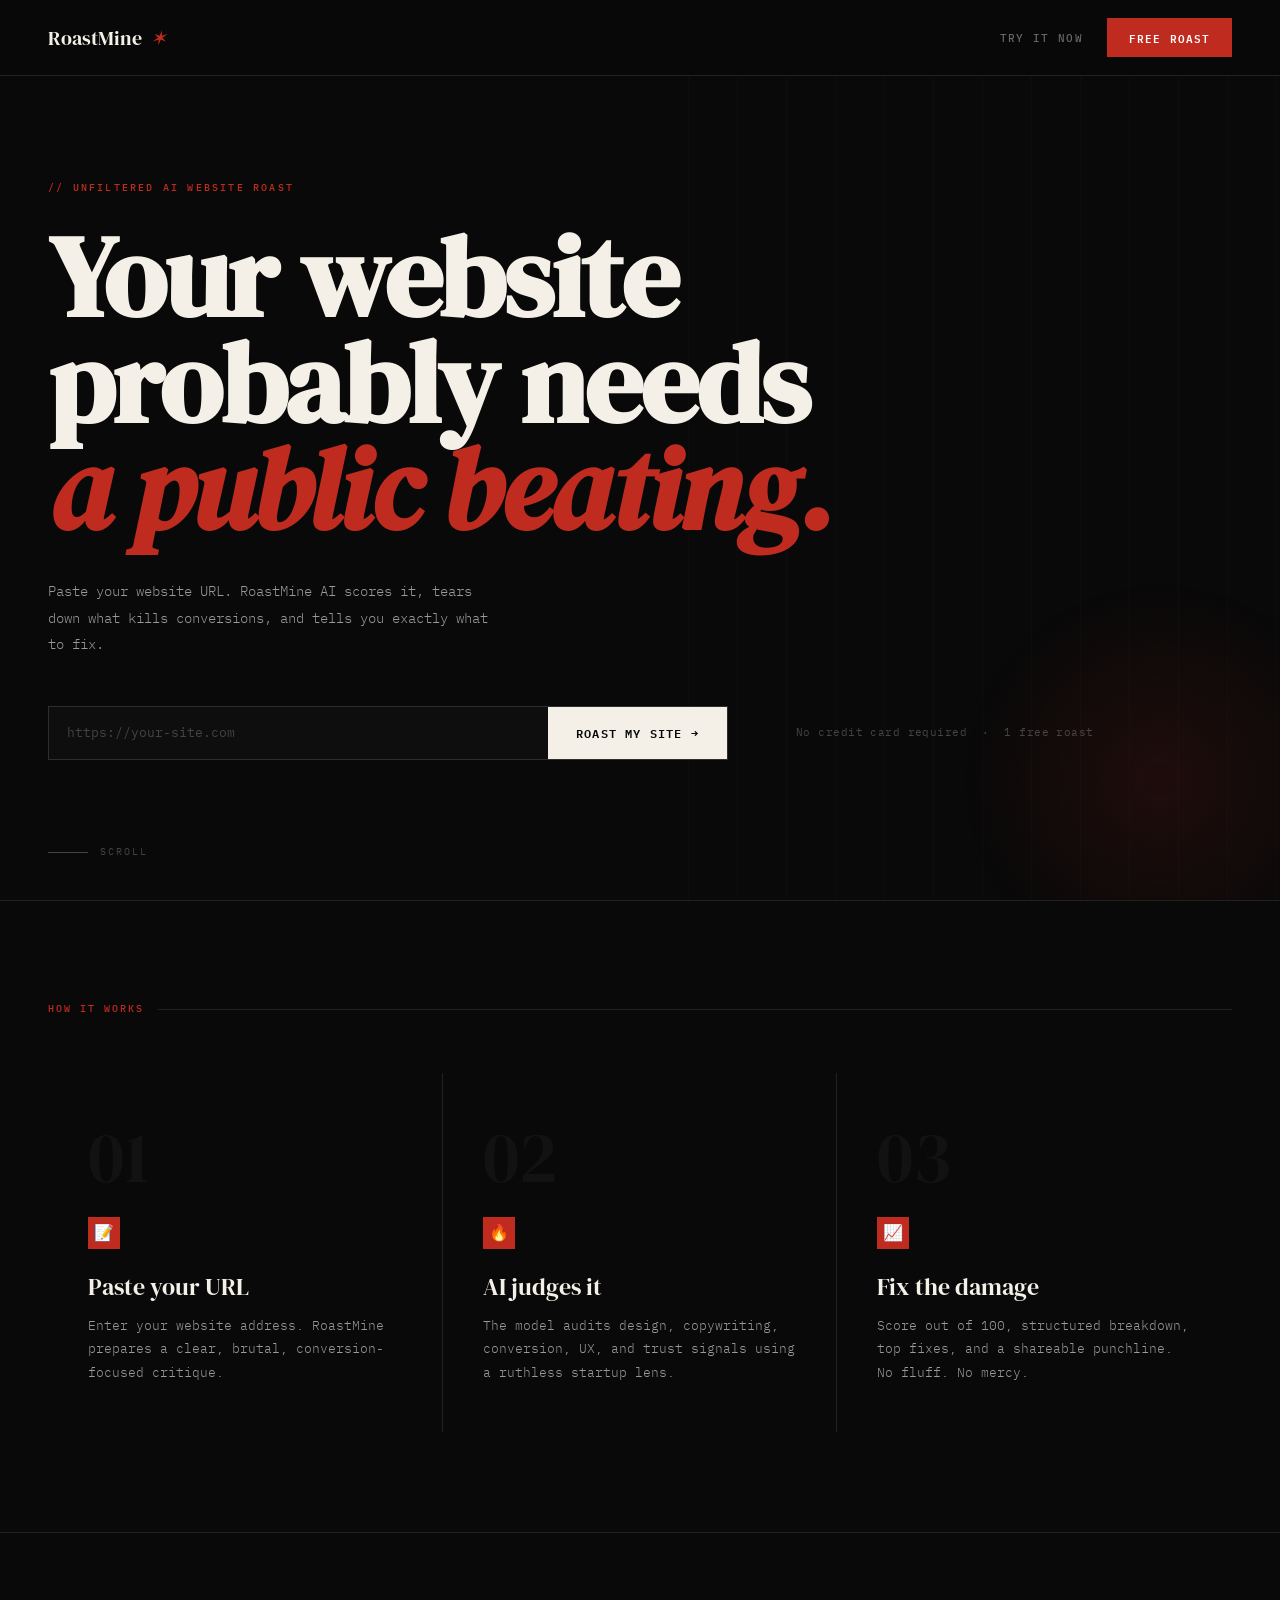
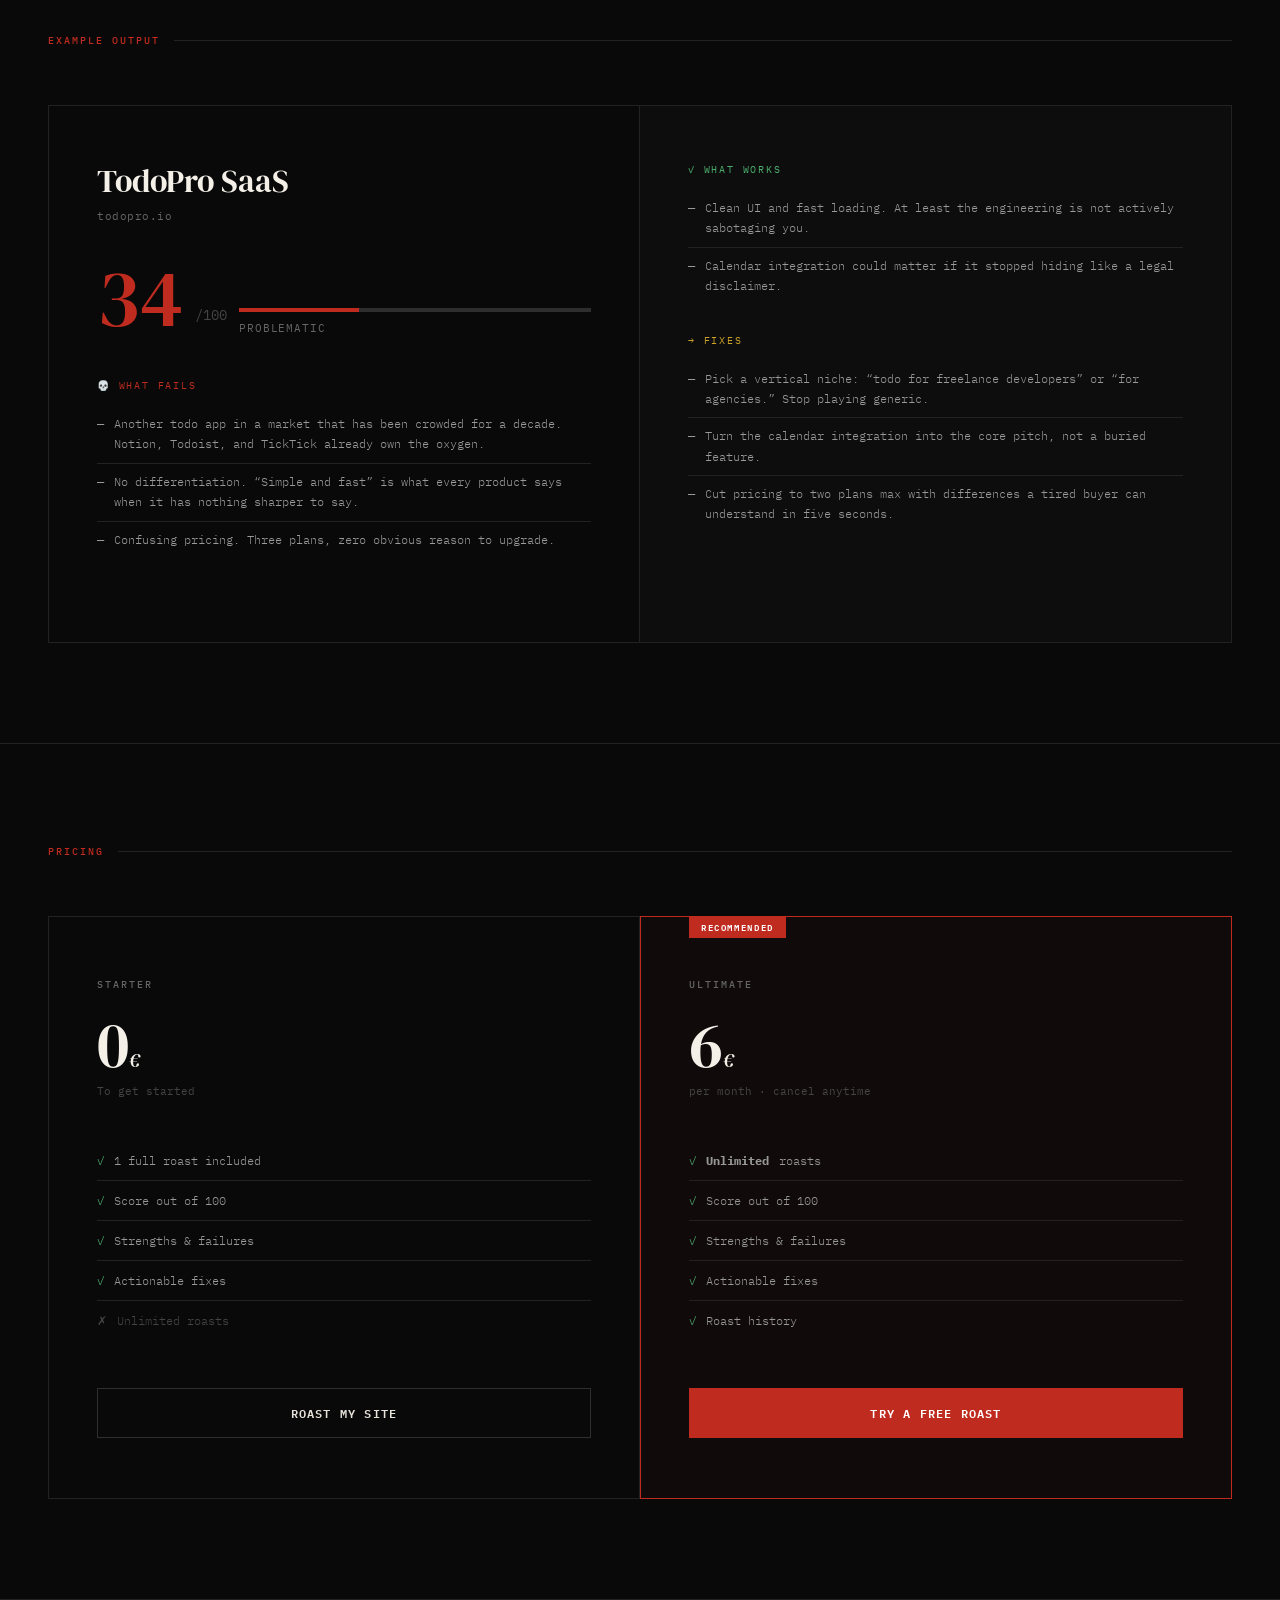
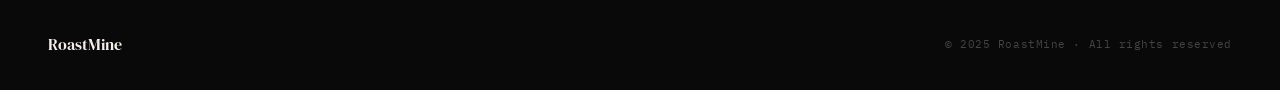
==== commit dd774056: "Revert "Build unified RoastMine cold‑intelligence UI (landing + results)"" ====
--- a/index.html
+++ b/index.html
@@ -1,67 +1,296 @@
-<!doctype html>
+<!DOCTYPE html>
 <html lang="en">
 <head>
-  <meta charset="UTF-8" />
-  <meta name="viewport" content="width=device-width, initial-scale=1.0" />
-  <title>RoastMine — Website Intelligence</title>
-  <link rel="stylesheet" href="styles.css" />
+<meta charset="UTF-8"/>
+<meta name="viewport" content="width=device-width, initial-scale=1.0"/>
+<title>RoastMine — Your business might be bad.</title>
+<link rel="preconnect" href="https://fonts.googleapis.com"/>
+<link href="https://fonts.googleapis.com/css2?family=DM+Serif+Display:ital@0;1&family=IBM+Plex+Mono:wght@300;400;500;600&display=swap" rel="stylesheet"/>
+<style>
+:root{
+  --black:#090909;--charcoal:#111;--border:#222;--border2:#2e2e2e;
+  --grey:#444;--muted:#666;--light:#999;--cream:#e8e3da;--white:#f4f0e8;
+  --red:#bf2c1f;--red2:#e03423;
+  --font-d:'DM Serif Display',serif;--font-m:'IBM Plex Mono',monospace;
+}
+*{margin:0;padding:0;box-sizing:border-box;}
+html{scroll-behavior:smooth;}
+body{background:var(--black);color:var(--cream);font-family:var(--font-m);font-size:14px;line-height:1.6;overflow-x:hidden;cursor:crosshair;}
+::selection{background:var(--red);color:#fff;}
+a{color:inherit;text-decoration:none;}
+button{cursor:crosshair;font-family:var(--font-m);}
+
+/* NAV */
+nav{position:fixed;top:0;left:0;right:0;z-index:200;display:flex;align-items:center;justify-content:space-between;padding:18px 48px;border-bottom:1px solid var(--border);background:rgba(9,9,9,0.96);backdrop-filter:blur(12px);}
+.logo{font-family:var(--font-d);font-size:20px;color:var(--white);display:flex;align-items:center;gap:8px;}
+.logo-flame{color:var(--red);font-style:italic;}
+.nav-r{display:flex;align-items:center;gap:20px;}
+.btn-nav{font-size:11px;font-weight:500;letter-spacing:.12em;text-transform:uppercase;color:var(--muted);background:none;border:none;padding:8px 4px;transition:color .15s;}
+.btn-nav:hover{color:var(--white);}
+.btn-nav-cta{font-size:11px;font-weight:600;letter-spacing:.1em;text-transform:uppercase;background:var(--red);color:#fff;border:none;padding:10px 22px;transition:background .15s;}
+.btn-nav-cta:hover{background:var(--red2);}
+
+/* HERO */
+.hero{min-height:100vh;display:flex;flex-direction:column;justify-content:center;padding:140px 48px 100px;position:relative;overflow:hidden;}
+.hero::before{content:'';position:absolute;top:0;right:0;width:50%;height:100%;background:repeating-linear-gradient(90deg,transparent,transparent 48px,rgba(255,255,255,0.015) 48px,rgba(255,255,255,0.015) 49px);pointer-events:none;}
+.hero::after{content:'';position:absolute;bottom:-80px;right:-80px;width:400px;height:400px;background:radial-gradient(circle,rgba(191,44,31,0.12) 0%,transparent 70%);pointer-events:none;}
+.tag{font-size:10px;font-weight:500;letter-spacing:.22em;text-transform:uppercase;color:var(--red);margin-bottom:28px;opacity:0;animation:up .6s ease .1s forwards;}
+.hero-title{font-family:var(--font-d);font-size:clamp(54px,9vw,120px);line-height:.92;letter-spacing:-2px;color:var(--white);max-width:1000px;opacity:0;animation:up .7s ease .2s forwards;}
+.hero-title em{font-style:italic;color:var(--red);}
+.hero-sub{margin-top:36px;font-size:14px;font-weight:300;color:var(--light);max-width:440px;line-height:1.9;opacity:0;animation:up .7s ease .35s forwards;}
+.hero-actions{margin-top:48px;display:flex;align-items:center;gap:28px;opacity:0;animation:up .7s ease .5s forwards;}
+.url-roast-form{display:flex;align-items:center;gap:0;border:1px solid var(--border2);background:rgba(255,255,255,0.025);max-width:680px;width:100%;}
+.url-roast-input{flex:1;min-width:260px;background:transparent;border:none;color:var(--white);font-family:var(--font-m);font-size:13px;padding:16px 18px;outline:none;}
+.url-roast-input::placeholder{color:var(--grey);}
+.url-roast-submit{font-size:12px;font-weight:600;letter-spacing:.1em;text-transform:uppercase;background:var(--white);color:var(--black);border:none;padding:16px 28px;transition:background .15s,color .15s;white-space:nowrap;}
+.url-roast-submit:hover{background:var(--red);color:#fff;}
+.url-error{margin-top:12px;font-size:11px;color:var(--red);display:none;}
+.btn-cta{font-size:13px;font-weight:600;letter-spacing:.1em;text-transform:uppercase;background:var(--white);color:var(--black);border:none;padding:16px 40px;transition:background .15s,color .15s;display:inline-block;}
+.btn-cta:hover{background:var(--red);color:#fff;}
+.hero-fine{font-size:11px;color:var(--grey);letter-spacing:.04em;}
+.scroll-hint{position:absolute;bottom:40px;left:48px;font-size:10px;letter-spacing:.2em;text-transform:uppercase;color:var(--grey);display:flex;align-items:center;gap:12px;opacity:0;animation:up .6s ease .8s forwards;}
+.scroll-hint::before{content:'';width:40px;height:1px;background:var(--grey);}
+@keyframes up{from{opacity:0;transform:translateY(18px);}to{opacity:1;transform:translateY(0);}}
+
+/* SECTIONS */
+.section{padding:100px 48px;border-top:1px solid var(--border);}
+.sec-label{font-size:10px;font-weight:500;letter-spacing:.2em;text-transform:uppercase;color:var(--red);margin-bottom:56px;display:flex;align-items:center;gap:14px;}
+.sec-label::after{content:'';flex:1;height:1px;background:var(--border);}
+
+/* HOW IT WORKS */
+.steps{display:grid;grid-template-columns:repeat(3,1fr);gap:0;}
+.step{padding:48px 40px;border-right:1px solid var(--border);position:relative;transition:background .2s;}
+.step:last-child{border-right:none;}
+.step:hover{background:rgba(255,255,255,0.02);}
+.step-num{font-family:var(--font-d);font-size:72px;color:rgba(255,255,255,0.04);line-height:1;margin-bottom:24px;display:block;}
+.step-title{font-family:var(--font-d);font-size:24px;color:var(--white);margin-bottom:12px;line-height:1.2;}
+.step-desc{font-size:13px;color:var(--light);line-height:1.8;font-weight:300;}
+.step-icon{width:32px;height:32px;background:var(--red);display:flex;align-items:center;justify-content:center;font-size:16px;margin-bottom:24px;}
+
+/* EXAMPLE OUTPUT */
+.example-wrap{display:grid;grid-template-columns:1fr 1fr;gap:0;border:1px solid var(--border);}
+.example-left{padding:56px 48px;border-right:1px solid var(--border);}
+.example-right{padding:56px 48px;background:rgba(255,255,255,0.015);}
+.ex-title{font-family:var(--font-d);font-size:32px;color:var(--white);margin-bottom:8px;line-height:1.2;}
+.ex-url{font-size:11px;color:var(--muted);letter-spacing:.05em;margin-bottom:32px;}
+.score-row{display:flex;align-items:flex-end;gap:12px;margin-bottom:40px;}
+.score-big{font-family:var(--font-d);font-size:80px;line-height:1;color:var(--red);}
+.score-max{font-size:14px;color:var(--grey);margin-bottom:12px;}
+.score-bar-wrap{flex:1;}
+.score-bar-bg{height:4px;background:var(--border2);margin-bottom:8px;position:relative;overflow:hidden;}
+.score-bar-fill{position:absolute;top:0;left:0;height:100%;background:var(--red);width:34%;animation:barGrow 1.5s ease .5s both;transform-origin:left;}
+@keyframes barGrow{from{width:0%;}to{width:34%;}}
+.score-verdict{font-size:11px;color:var(--muted);letter-spacing:.08em;text-transform:uppercase;}
+.ex-block{margin-bottom:28px;}
+.ex-block-title{font-size:10px;letter-spacing:.18em;text-transform:uppercase;margin-bottom:12px;display:flex;align-items:center;gap:8px;}
+.ex-block-title.bad{color:var(--red);}
+.ex-block-title.good{color:#4caf6e;}
+.ex-block-title.tip{color:#c9a227;}
+.ex-item{font-size:12px;color:var(--light);line-height:1.7;padding:8px 0;border-bottom:1px solid var(--border);display:flex;gap:10px;font-weight:300;}
+.ex-item:last-child{border-bottom:none;}
+
+/* PRICING */
+.pricing-grid{display:grid;grid-template-columns:1fr 1fr;gap:0;}
+.plan{padding:60px 48px;border:1px solid var(--border);position:relative;transition:border-color .2s;}
+.plan:hover{border-color:var(--border2);}
+.plan-featured{border-color:var(--red);background:rgba(191,44,31,0.04);}
+.plan-featured:hover{border-color:var(--red2);}
+.plan-badge{position:absolute;top:-1px;left:48px;font-size:9px;font-weight:600;letter-spacing:.18em;text-transform:uppercase;background:var(--red);color:#fff;padding:4px 12px;}
+.plan-name{font-size:10px;font-weight:500;letter-spacing:.2em;text-transform:uppercase;color:var(--muted);margin-bottom:20px;}
+.plan-price{font-family:var(--font-d);font-size:64px;color:var(--white);line-height:1;margin-bottom:6px;}
+.plan-price span{font-size:20px;font-style:italic;}
+.plan-period{font-size:11px;color:var(--grey);margin-bottom:40px;}
+.plan-features{list-style:none;margin-bottom:48px;}
+.plan-features li{font-size:12px;color:var(--light);padding:10px 0;border-bottom:1px solid var(--border);display:flex;align-items:flex-start;gap:10px;font-weight:300;}
+.plan-features li:last-child{border-bottom:none;}
+.feat-icon{color:var(--red);flex-shrink:0;}
+.feat-icon.ok{color:#4caf6e;}
+.btn-plan{font-size:12px;font-weight:600;letter-spacing:.1em;text-transform:uppercase;width:100%;padding:14px;border:1px solid var(--border2);background:none;color:var(--cream);transition:all .15s;}
+.btn-plan:hover{background:var(--white);color:var(--black);border-color:var(--white);}
+.btn-plan-red{background:var(--red);color:#fff;border-color:var(--red);}
+.btn-plan-red:hover{background:var(--red2);border-color:var(--red2);color:#fff;}
+
+/* FOOTER */
+footer{border-top:1px solid var(--border);padding:32px 48px;display:flex;align-items:center;justify-content:space-between;}
+.footer-logo{font-family:var(--font-d);font-size:16px;color:var(--white);}
+.footer-copy{font-size:11px;color:var(--grey);letter-spacing:.05em;}
+
+@media(max-width:768px){
+  nav{padding:16px 20px;}
+  .hero{padding:120px 20px 80px;}
+  .hero-title{font-size:clamp(40px,13vw,68px);}
+  .section{padding:64px 20px;}
+  .steps{grid-template-columns:1fr;}
+  .step{border-right:none;border-bottom:1px solid var(--border);padding:36px 20px;}
+  .step:last-child{border-bottom:none;}
+  .example-wrap{grid-template-columns:1fr;}
+  .example-left{border-right:none;border-bottom:1px solid var(--border);padding:32px 20px;}
+  .example-right{padding:32px 20px;}
+  .pricing-grid{grid-template-columns:1fr;}
+  .plan{margin-bottom:-1px;}
+  footer{flex-direction:column;gap:12px;text-align:center;padding:24px 20px;}
+  .hero-actions{flex-direction:column;align-items:flex-start;}
+  .url-roast-form{flex-direction:column;align-items:stretch;}
+  .url-roast-input{min-width:0;width:100%;}
+  .url-roast-submit{width:100%;}
+}
+</style>
 </head>
 <body>
-  <main class="page">
-    <div class="container">
-      <nav class="nav fade-up">
-        <div class="brand">RoastMine</div>
-        <div class="badge">Cold Intelligence SaaS</div>
-      </nav>
-
-      <section class="hero fade-up delay-1">
-        <h1>Your website is losing customers.</h1>
-        <p>Get a brutally honest AI roast in seconds.</p>
-        <form class="input-row" id="roast-form">
-          <input id="site-url" type="url" placeholder="https://example.com" required />
-          <button type="submit">Roast my site</button>
-        </form>
-      </section>
-
-      <section class="grid grid-2" style="margin-top: 44px;">
-        <article class="card fade-up delay-2">
-          <p class="section-title">Example Output</p>
-          <div class="metric" style="color: var(--warning);">58/100</div>
-          <p class="kicker">Your design looks expensive, but your message reads like confusion at scale.</p>
-        </article>
-
-        <article class="card fade-up delay-2">
-          <p class="section-title">Why teams use RoastMine</p>
-          <ul class="list">
-            <li><strong>Instant analysis:</strong> Get high-signal critique in seconds.</li>
-            <li><strong>Brutal honest feedback:</strong> No soft language, only actionable truth.</li>
-            <li><strong>Shareable insights:</strong> Built-in viral line for social proof.</li>
-          </ul>
-        </article>
-      </section>
-
-      <section class="grid grid-2" style="margin-top: 16px;">
-        <article class="card fade-up delay-3">
-          <p class="section-title">Free</p>
-          <div class="metric" style="font-size:1.8rem;">$0<span class="kicker">/month</span></div>
-          <ul class="list"><li>3 roasts/day</li><li>Core scoring + verdict</li></ul>
-        </article>
-        <article class="card fade-up delay-3">
-          <p class="section-title">Pro</p>
-          <div class="metric" style="font-size:1.8rem;">$29<span class="kicker">/month</span></div>
-          <ul class="list"><li>Unlimited roasts</li><li>Team sharing and exports</li></ul>
-        </article>
-      </section>
-    </div>
-  </main>
-
-  <script>
-    document.getElementById('roast-form').addEventListener('submit', (event) => {
-      event.preventDefault();
-      const url = document.getElementById('site-url').value.trim();
-      if (!url) return;
-      window.location.href = `roast.html?url=${encodeURIComponent(url)}`;
-    });
-  </script>
+
+<nav>
+  <div class="logo">RoastMine <span class="logo-flame">✶</span></div>
+  <div class="nav-r" id="navRight">
+    <button class="btn-nav" onclick="focusUrlInput()">Try it now</button>
+    <button class="btn-nav-cta" onclick="focusUrlInput()">Free roast</button>
+  </div>
+</nav>
+
+<section class="hero">
+  <div class="tag">// Unfiltered AI website roast</div>
+  <h1 class="hero-title">
+    Your website<br/>probably needs<br/><em>a public beating.</em>
+  </h1>
+  <p class="hero-sub">Paste your website URL. RoastMine AI scores it, tears down what kills conversions, and tells you exactly what to fix.</p>
+  <div class="hero-actions">
+    <div style="width:100%;max-width:720px;">
+      <form class="url-roast-form" id="roastForm">
+        <input class="url-roast-input" id="siteUrl" type="url" placeholder="https://your-site.com" aria-label="Website URL to analyze" required/>
+        <button class="url-roast-submit" type="submit">Roast my site →</button>
+      </form>
+      <div class="url-error" id="urlError">Enter a full URL, for example https://example.com.</div>
+    </div>
+    <span class="hero-fine">No credit card required &nbsp;·&nbsp; 1 free roast</span>
+  </div>
+  <div class="scroll-hint">Scroll</div>
+</section>
+
+<section class="section">
+  <div class="sec-label">How it works</div>
+  <div class="steps">
+    <div class="step">
+      <span class="step-num">01</span>
+      <div class="step-icon">📝</div>
+      <div class="step-title">Paste your URL</div>
+      <p class="step-desc">Enter your website address. RoastMine prepares a clear, brutal, conversion-focused critique.</p>
+    </div>
+    <div class="step">
+      <span class="step-num">02</span>
+      <div class="step-icon">🔥</div>
+      <div class="step-title">AI judges it</div>
+      <p class="step-desc">The model audits design, copywriting, conversion, UX, and trust signals using a ruthless startup lens.</p>
+    </div>
+    <div class="step">
+      <span class="step-num">03</span>
+      <div class="step-icon">📈</div>
+      <div class="step-title">Fix the damage</div>
+      <p class="step-desc">Score out of 100, structured breakdown, top fixes, and a shareable punchline. No fluff. No mercy.</p>
+    </div>
+  </div>
+</section>
+
+<section class="section">
+  <div class="sec-label">Example output</div>
+  <div class="example-wrap">
+    <div class="example-left">
+      <div class="ex-title">TodoPro SaaS</div>
+      <div class="ex-url">todopro.io</div>
+      <div class="score-row">
+        <div class="score-big">34</div>
+        <div class="score-max">/100</div>
+        <div class="score-bar-wrap">
+          <div class="score-bar-bg"><div class="score-bar-fill"></div></div>
+          <div class="score-verdict">Problematic</div>
+        </div>
+      </div>
+      <div class="ex-block">
+        <div class="ex-block-title bad">💀 What fails</div>
+        <div class="ex-item"><span>—</span>Another todo app in a market that has been crowded for a decade. Notion, Todoist, and TickTick already own the oxygen.</div>
+        <div class="ex-item"><span>—</span>No differentiation. “Simple and fast” is what every product says when it has nothing sharper to say.</div>
+        <div class="ex-item"><span>—</span>Confusing pricing. Three plans, zero obvious reason to upgrade.</div>
+      </div>
+    </div>
+    <div class="example-right">
+      <div class="ex-block">
+        <div class="ex-block-title good">✓ What works</div>
+        <div class="ex-item"><span>—</span>Clean UI and fast loading. At least the engineering is not actively sabotaging you.</div>
+        <div class="ex-item"><span>—</span>Calendar integration could matter if it stopped hiding like a legal disclaimer.</div>
+      </div>
+      <div class="ex-block">
+        <div class="ex-block-title tip">→ Fixes</div>
+        <div class="ex-item"><span>—</span>Pick a vertical niche: “todo for freelance developers” or “for agencies.” Stop playing generic.</div>
+        <div class="ex-item"><span>—</span>Turn the calendar integration into the core pitch, not a buried feature.</div>
+        <div class="ex-item"><span>—</span>Cut pricing to two plans max with differences a tired buyer can understand in five seconds.</div>
+      </div>
+    </div>
+  </div>
+</section>
+
+<section class="section">
+  <div class="sec-label">Pricing</div>
+  <div class="pricing-grid">
+    <div class="plan">
+      <div class="plan-name">Starter</div>
+      <div class="plan-price">0<span>€</span></div>
+      <div class="plan-period">To get started</div>
+      <ul class="plan-features">
+        <li><span class="feat-icon ok">✓</span> 1 full roast included</li>
+        <li><span class="feat-icon ok">✓</span> Score out of 100</li>
+        <li><span class="feat-icon ok">✓</span> Strengths &amp; failures</li>
+        <li><span class="feat-icon ok">✓</span> Actionable fixes</li>
+        <li><span class="feat-icon" style="color:var(--grey)">✗</span> <span style="color:var(--grey)">Unlimited roasts</span></li>
+      </ul>
+      <button class="btn-plan" onclick="focusUrlInput()">Roast my site</button>
+    </div>
+    <div class="plan plan-featured">
+      <div class="plan-badge">Recommended</div>
+      <div class="plan-name">Ultimate</div>
+      <div class="plan-price">6<span>€</span></div>
+      <div class="plan-period">per month · cancel anytime</div>
+      <ul class="plan-features">
+        <li><span class="feat-icon ok">✓</span> <strong>Unlimited</strong> roasts</li>
+        <li><span class="feat-icon ok">✓</span> Score out of 100</li>
+        <li><span class="feat-icon ok">✓</span> Strengths &amp; failures</li>
+        <li><span class="feat-icon ok">✓</span> Actionable fixes</li>
+        <li><span class="feat-icon ok">✓</span> Roast history</li>
+      </ul>
+      <button class="btn-plan btn-plan-red" onclick="focusUrlInput()">Try a free roast</button>
+    </div>
+  </div>
+</section>
+
+<footer>
+  <div class="footer-logo">RoastMine</div>
+  <div class="footer-copy">© 2025 RoastMine · All rights reserved</div>
+</footer>
+
+<script>
+function focusUrlInput(){
+  const input = document.getElementById('siteUrl');
+  if (!input) return;
+  input.scrollIntoView({ behavior: 'smooth', block: 'center' });
+  setTimeout(() => input.focus(), 350);
+}
+
+const roastForm = document.getElementById('roastForm');
+if (roastForm) {
+  roastForm.addEventListener('submit', (event) => {
+    event.preventDefault();
+    const input = document.getElementById('siteUrl');
+    const error = document.getElementById('urlError');
+    const rawUrl = input.value.trim();
+
+    try {
+      const parsed = new URL(rawUrl);
+      if (!['http:', 'https:'].includes(parsed.protocol)) throw new Error('Invalid protocol');
+      error.style.display = 'none';
+      window.location.href = `roast.html?url=${encodeURIComponent(parsed.href)}`;
+    } catch (err) {
+      error.style.display = 'block';
+      input.focus();
+    }
+  });
+}
+</script>
 </body>
 </html>
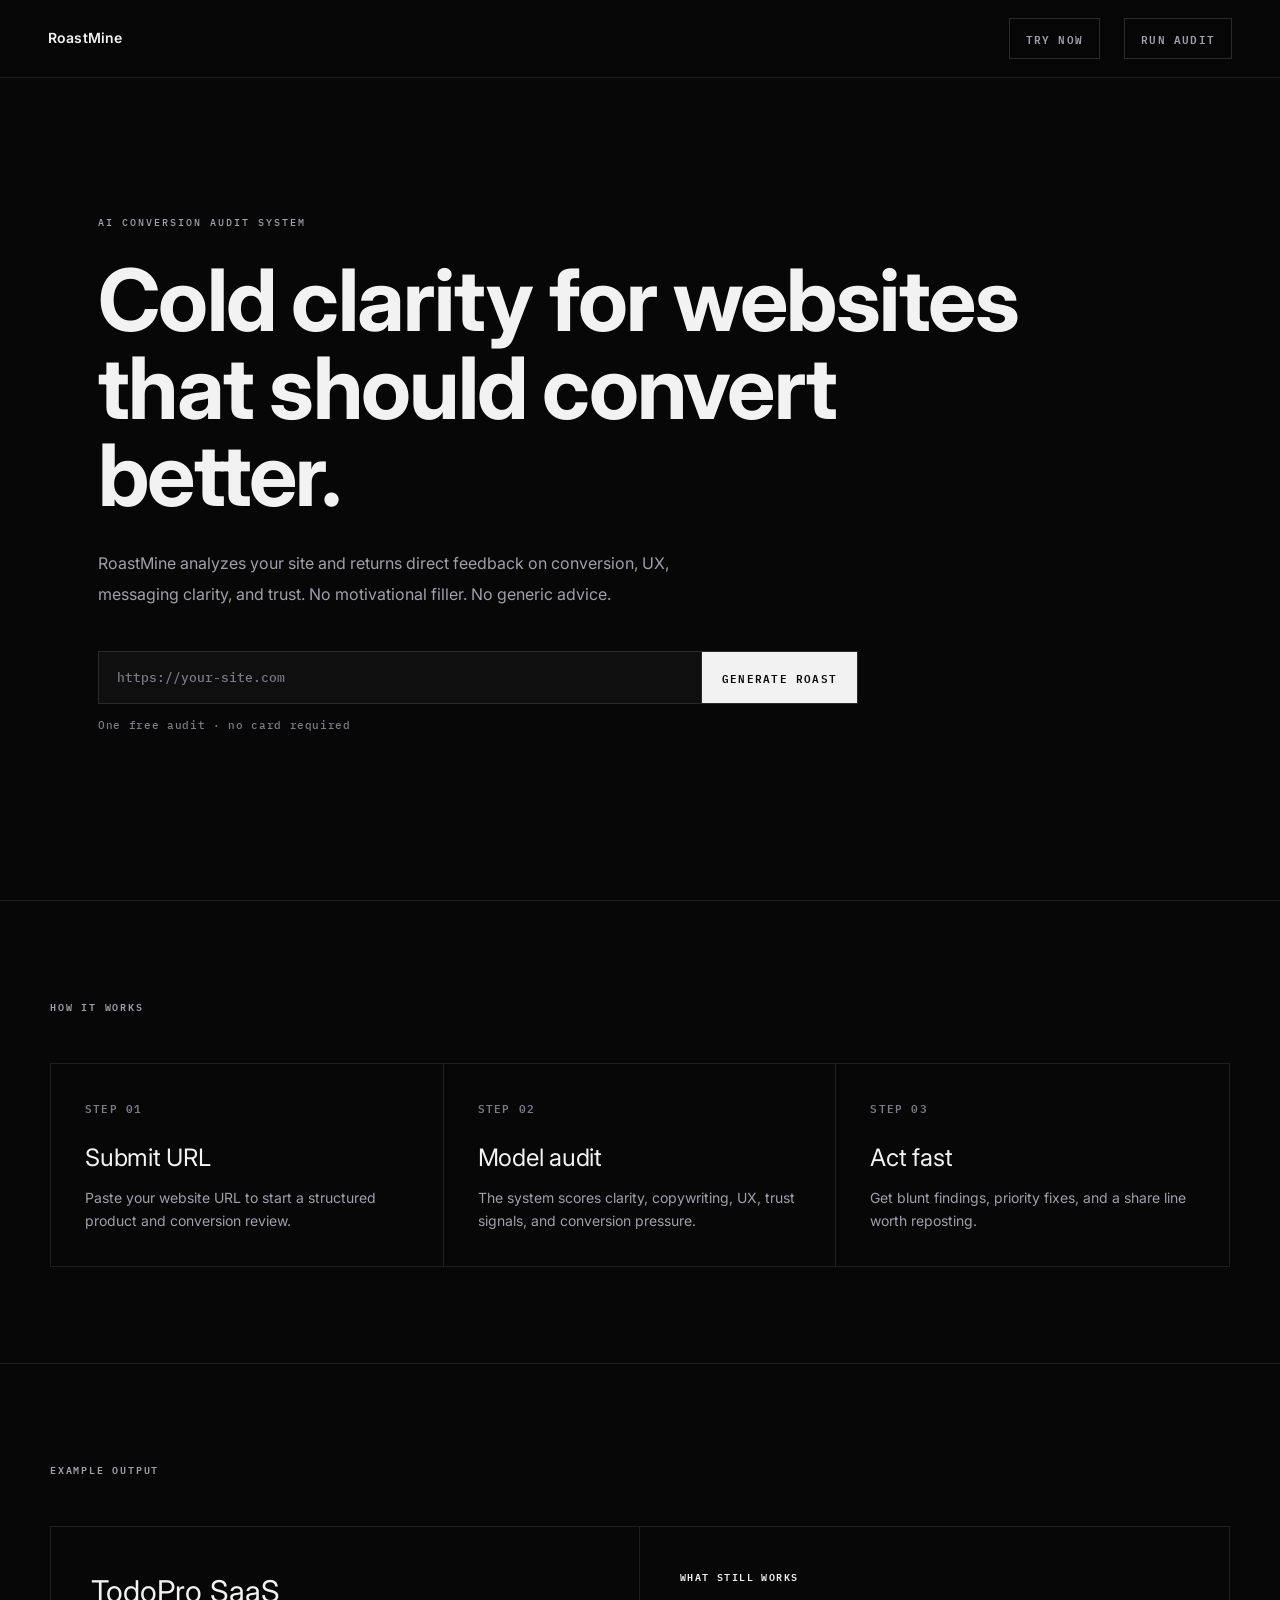
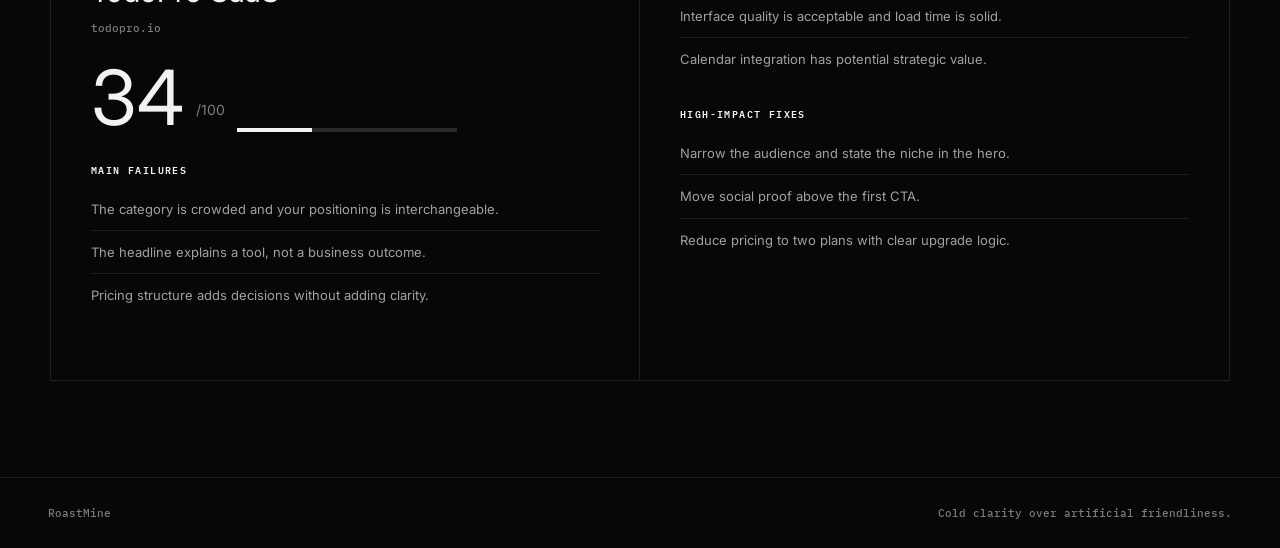
==== commit 2c728e98: "Refine RoastMine UI to a cold, premium audit aesthetic" ====
--- a/index.html
+++ b/index.html
@@ -3,294 +3,35 @@
 <head>
 <meta charset="UTF-8"/>
 <meta name="viewport" content="width=device-width, initial-scale=1.0"/>
-<title>RoastMine — Your business might be bad.</title>
+<title>RoastMine — Cold clarity for website conversion audits.</title>
 <link rel="preconnect" href="https://fonts.googleapis.com"/>
-<link href="https://fonts.googleapis.com/css2?family=DM+Serif+Display:ital@0;1&family=IBM+Plex+Mono:wght@300;400;500;600&display=swap" rel="stylesheet"/>
+<link href="https://fonts.googleapis.com/css2?family=Inter:wght@400;500;600;700&family=IBM+Plex+Mono:wght@400;500;600&display=swap" rel="stylesheet"/>
 <style>
-:root{
-  --black:#090909;--charcoal:#111;--border:#222;--border2:#2e2e2e;
-  --grey:#444;--muted:#666;--light:#999;--cream:#e8e3da;--white:#f4f0e8;
-  --red:#bf2c1f;--red2:#e03423;
-  --font-d:'DM Serif Display',serif;--font-m:'IBM Plex Mono',monospace;
-}
-*{margin:0;padding:0;box-sizing:border-box;}
-html{scroll-behavior:smooth;}
-body{background:var(--black);color:var(--cream);font-family:var(--font-m);font-size:14px;line-height:1.6;overflow-x:hidden;cursor:crosshair;}
-::selection{background:var(--red);color:#fff;}
-a{color:inherit;text-decoration:none;}
-button{cursor:crosshair;font-family:var(--font-m);}
-
-/* NAV */
-nav{position:fixed;top:0;left:0;right:0;z-index:200;display:flex;align-items:center;justify-content:space-between;padding:18px 48px;border-bottom:1px solid var(--border);background:rgba(9,9,9,0.96);backdrop-filter:blur(12px);}
-.logo{font-family:var(--font-d);font-size:20px;color:var(--white);display:flex;align-items:center;gap:8px;}
-.logo-flame{color:var(--red);font-style:italic;}
-.nav-r{display:flex;align-items:center;gap:20px;}
-.btn-nav{font-size:11px;font-weight:500;letter-spacing:.12em;text-transform:uppercase;color:var(--muted);background:none;border:none;padding:8px 4px;transition:color .15s;}
-.btn-nav:hover{color:var(--white);}
-.btn-nav-cta{font-size:11px;font-weight:600;letter-spacing:.1em;text-transform:uppercase;background:var(--red);color:#fff;border:none;padding:10px 22px;transition:background .15s;}
-.btn-nav-cta:hover{background:var(--red2);}
-
-/* HERO */
-.hero{min-height:100vh;display:flex;flex-direction:column;justify-content:center;padding:140px 48px 100px;position:relative;overflow:hidden;}
-.hero::before{content:'';position:absolute;top:0;right:0;width:50%;height:100%;background:repeating-linear-gradient(90deg,transparent,transparent 48px,rgba(255,255,255,0.015) 48px,rgba(255,255,255,0.015) 49px);pointer-events:none;}
-.hero::after{content:'';position:absolute;bottom:-80px;right:-80px;width:400px;height:400px;background:radial-gradient(circle,rgba(191,44,31,0.12) 0%,transparent 70%);pointer-events:none;}
-.tag{font-size:10px;font-weight:500;letter-spacing:.22em;text-transform:uppercase;color:var(--red);margin-bottom:28px;opacity:0;animation:up .6s ease .1s forwards;}
-.hero-title{font-family:var(--font-d);font-size:clamp(54px,9vw,120px);line-height:.92;letter-spacing:-2px;color:var(--white);max-width:1000px;opacity:0;animation:up .7s ease .2s forwards;}
-.hero-title em{font-style:italic;color:var(--red);}
-.hero-sub{margin-top:36px;font-size:14px;font-weight:300;color:var(--light);max-width:440px;line-height:1.9;opacity:0;animation:up .7s ease .35s forwards;}
-.hero-actions{margin-top:48px;display:flex;align-items:center;gap:28px;opacity:0;animation:up .7s ease .5s forwards;}
-.url-roast-form{display:flex;align-items:center;gap:0;border:1px solid var(--border2);background:rgba(255,255,255,0.025);max-width:680px;width:100%;}
-.url-roast-input{flex:1;min-width:260px;background:transparent;border:none;color:var(--white);font-family:var(--font-m);font-size:13px;padding:16px 18px;outline:none;}
-.url-roast-input::placeholder{color:var(--grey);}
-.url-roast-submit{font-size:12px;font-weight:600;letter-spacing:.1em;text-transform:uppercase;background:var(--white);color:var(--black);border:none;padding:16px 28px;transition:background .15s,color .15s;white-space:nowrap;}
-.url-roast-submit:hover{background:var(--red);color:#fff;}
-.url-error{margin-top:12px;font-size:11px;color:var(--red);display:none;}
-.btn-cta{font-size:13px;font-weight:600;letter-spacing:.1em;text-transform:uppercase;background:var(--white);color:var(--black);border:none;padding:16px 40px;transition:background .15s,color .15s;display:inline-block;}
-.btn-cta:hover{background:var(--red);color:#fff;}
-.hero-fine{font-size:11px;color:var(--grey);letter-spacing:.04em;}
-.scroll-hint{position:absolute;bottom:40px;left:48px;font-size:10px;letter-spacing:.2em;text-transform:uppercase;color:var(--grey);display:flex;align-items:center;gap:12px;opacity:0;animation:up .6s ease .8s forwards;}
-.scroll-hint::before{content:'';width:40px;height:1px;background:var(--grey);}
-@keyframes up{from{opacity:0;transform:translateY(18px);}to{opacity:1;transform:translateY(0);}}
-
-/* SECTIONS */
-.section{padding:100px 48px;border-top:1px solid var(--border);}
-.sec-label{font-size:10px;font-weight:500;letter-spacing:.2em;text-transform:uppercase;color:var(--red);margin-bottom:56px;display:flex;align-items:center;gap:14px;}
-.sec-label::after{content:'';flex:1;height:1px;background:var(--border);}
-
-/* HOW IT WORKS */
-.steps{display:grid;grid-template-columns:repeat(3,1fr);gap:0;}
-.step{padding:48px 40px;border-right:1px solid var(--border);position:relative;transition:background .2s;}
-.step:last-child{border-right:none;}
-.step:hover{background:rgba(255,255,255,0.02);}
-.step-num{font-family:var(--font-d);font-size:72px;color:rgba(255,255,255,0.04);line-height:1;margin-bottom:24px;display:block;}
-.step-title{font-family:var(--font-d);font-size:24px;color:var(--white);margin-bottom:12px;line-height:1.2;}
-.step-desc{font-size:13px;color:var(--light);line-height:1.8;font-weight:300;}
-.step-icon{width:32px;height:32px;background:var(--red);display:flex;align-items:center;justify-content:center;font-size:16px;margin-bottom:24px;}
-
-/* EXAMPLE OUTPUT */
-.example-wrap{display:grid;grid-template-columns:1fr 1fr;gap:0;border:1px solid var(--border);}
-.example-left{padding:56px 48px;border-right:1px solid var(--border);}
-.example-right{padding:56px 48px;background:rgba(255,255,255,0.015);}
-.ex-title{font-family:var(--font-d);font-size:32px;color:var(--white);margin-bottom:8px;line-height:1.2;}
-.ex-url{font-size:11px;color:var(--muted);letter-spacing:.05em;margin-bottom:32px;}
-.score-row{display:flex;align-items:flex-end;gap:12px;margin-bottom:40px;}
-.score-big{font-family:var(--font-d);font-size:80px;line-height:1;color:var(--red);}
-.score-max{font-size:14px;color:var(--grey);margin-bottom:12px;}
-.score-bar-wrap{flex:1;}
-.score-bar-bg{height:4px;background:var(--border2);margin-bottom:8px;position:relative;overflow:hidden;}
-.score-bar-fill{position:absolute;top:0;left:0;height:100%;background:var(--red);width:34%;animation:barGrow 1.5s ease .5s both;transform-origin:left;}
-@keyframes barGrow{from{width:0%;}to{width:34%;}}
-.score-verdict{font-size:11px;color:var(--muted);letter-spacing:.08em;text-transform:uppercase;}
-.ex-block{margin-bottom:28px;}
-.ex-block-title{font-size:10px;letter-spacing:.18em;text-transform:uppercase;margin-bottom:12px;display:flex;align-items:center;gap:8px;}
-.ex-block-title.bad{color:var(--red);}
-.ex-block-title.good{color:#4caf6e;}
-.ex-block-title.tip{color:#c9a227;}
-.ex-item{font-size:12px;color:var(--light);line-height:1.7;padding:8px 0;border-bottom:1px solid var(--border);display:flex;gap:10px;font-weight:300;}
-.ex-item:last-child{border-bottom:none;}
-
-/* PRICING */
-.pricing-grid{display:grid;grid-template-columns:1fr 1fr;gap:0;}
-.plan{padding:60px 48px;border:1px solid var(--border);position:relative;transition:border-color .2s;}
-.plan:hover{border-color:var(--border2);}
-.plan-featured{border-color:var(--red);background:rgba(191,44,31,0.04);}
-.plan-featured:hover{border-color:var(--red2);}
-.plan-badge{position:absolute;top:-1px;left:48px;font-size:9px;font-weight:600;letter-spacing:.18em;text-transform:uppercase;background:var(--red);color:#fff;padding:4px 12px;}
-.plan-name{font-size:10px;font-weight:500;letter-spacing:.2em;text-transform:uppercase;color:var(--muted);margin-bottom:20px;}
-.plan-price{font-family:var(--font-d);font-size:64px;color:var(--white);line-height:1;margin-bottom:6px;}
-.plan-price span{font-size:20px;font-style:italic;}
-.plan-period{font-size:11px;color:var(--grey);margin-bottom:40px;}
-.plan-features{list-style:none;margin-bottom:48px;}
-.plan-features li{font-size:12px;color:var(--light);padding:10px 0;border-bottom:1px solid var(--border);display:flex;align-items:flex-start;gap:10px;font-weight:300;}
-.plan-features li:last-child{border-bottom:none;}
-.feat-icon{color:var(--red);flex-shrink:0;}
-.feat-icon.ok{color:#4caf6e;}
-.btn-plan{font-size:12px;font-weight:600;letter-spacing:.1em;text-transform:uppercase;width:100%;padding:14px;border:1px solid var(--border2);background:none;color:var(--cream);transition:all .15s;}
-.btn-plan:hover{background:var(--white);color:var(--black);border-color:var(--white);}
-.btn-plan-red{background:var(--red);color:#fff;border-color:var(--red);}
-.btn-plan-red:hover{background:var(--red2);border-color:var(--red2);color:#fff;}
-
-/* FOOTER */
-footer{border-top:1px solid var(--border);padding:32px 48px;display:flex;align-items:center;justify-content:space-between;}
-.footer-logo{font-family:var(--font-d);font-size:16px;color:var(--white);}
-.footer-copy{font-size:11px;color:var(--grey);letter-spacing:.05em;}
-
-@media(max-width:768px){
-  nav{padding:16px 20px;}
-  .hero{padding:120px 20px 80px;}
-  .hero-title{font-size:clamp(40px,13vw,68px);}
-  .section{padding:64px 20px;}
-  .steps{grid-template-columns:1fr;}
-  .step{border-right:none;border-bottom:1px solid var(--border);padding:36px 20px;}
-  .step:last-child{border-bottom:none;}
-  .example-wrap{grid-template-columns:1fr;}
-  .example-left{border-right:none;border-bottom:1px solid var(--border);padding:32px 20px;}
-  .example-right{padding:32px 20px;}
-  .pricing-grid{grid-template-columns:1fr;}
-  .plan{margin-bottom:-1px;}
-  footer{flex-direction:column;gap:12px;text-align:center;padding:24px 20px;}
-  .hero-actions{flex-direction:column;align-items:flex-start;}
-  .url-roast-form{flex-direction:column;align-items:stretch;}
-  .url-roast-input{min-width:0;width:100%;}
-  .url-roast-submit{width:100%;}
-}
+:root{--bg:#070707;--panel:#0f0f10;--line:#1f1f22;--line-2:#2a2a2e;--text:#f2f2f3;--muted:#a0a0a8;--sub:#7b7b83;--accent:#f2f2f3;--font:'Inter',system-ui,sans-serif;--mono:'IBM Plex Mono',monospace}
+*{margin:0;padding:0;box-sizing:border-box}body{background:var(--bg);color:var(--text);font-family:var(--font);font-size:14px;line-height:1.6}a{text-decoration:none;color:inherit}
+nav{position:fixed;inset:0 0 auto 0;z-index:10;display:flex;justify-content:space-between;align-items:center;padding:18px 48px;border-bottom:1px solid var(--line);background:rgba(7,7,7,.97)}
+.logo{font-weight:600;letter-spacing:.01em}.nav-r{display:flex;gap:24px;align-items:center}.btn-nav,.btn-nav-cta{font:600 11px var(--mono);letter-spacing:.11em;text-transform:uppercase;border:1px solid var(--line-2);background:transparent;color:var(--muted);padding:10px 16px}.btn-nav:hover,.btn-nav-cta:hover{color:var(--text);border-color:#3a3a40}
+.hero{min-height:100vh;display:flex;flex-direction:column;justify-content:center;padding:144px 48px 96px;max-width:1180px;margin:0 auto}.tag{font:500 10px var(--mono);letter-spacing:.2em;text-transform:uppercase;color:var(--muted);margin-bottom:28px}
+.hero-title{font-size:clamp(42px,7vw,86px);line-height:1.02;letter-spacing:-.02em;max-width:980px}.hero-sub{margin-top:28px;max-width:580px;color:var(--muted);font-size:16px;line-height:1.9}
+.hero-actions{margin-top:42px;max-width:760px}.url-roast-form{display:flex;border:1px solid var(--line-2);background:var(--panel)}.url-roast-input{flex:1;background:transparent;border:none;outline:none;color:var(--text);padding:16px 18px;font:500 13px var(--mono)}.url-roast-input::placeholder{color:var(--sub)}.url-roast-submit{border:none;border-left:1px solid var(--line-2);background:#f2f2f3;color:#0b0b0c;padding:16px 20px;font:600 11px var(--mono);text-transform:uppercase;letter-spacing:.11em}.url-roast-submit:hover{background:#dedee0}
+.url-error{margin-top:10px;font:500 11px var(--mono);color:#d9d9df;display:none}.hero-fine{display:block;margin-top:14px;color:var(--sub);font:500 11px var(--mono);letter-spacing:.06em}
+.section{padding:96px 48px;border-top:1px solid var(--line)}.sec-wrap{max-width:1180px;margin:0 auto}.sec-label{font:600 10px var(--mono);letter-spacing:.18em;text-transform:uppercase;color:var(--muted);margin-bottom:48px}
+.steps{display:grid;grid-template-columns:repeat(3,1fr);border:1px solid var(--line)}.step{padding:34px;border-right:1px solid var(--line)}.step:last-child{border-right:none}.step-num{font:600 11px var(--mono);color:var(--sub);letter-spacing:.11em;text-transform:uppercase;margin-bottom:22px;display:block}.step-title{font-size:24px;letter-spacing:-.01em;margin-bottom:10px}.step-desc{color:var(--muted)}
+.example-wrap{display:grid;grid-template-columns:1fr 1fr;border:1px solid var(--line)}.example-left,.example-right{padding:40px}.example-left{border-right:1px solid var(--line)}.ex-title{font-size:30px;margin-bottom:6px}.ex-url{font:500 11px var(--mono);color:var(--sub);margin-bottom:28px}
+.score-row{display:flex;align-items:flex-end;gap:12px;margin-bottom:28px}.score-big{font-size:76px;line-height:.9}.score-max{color:var(--sub);margin-bottom:10px}.score-bar-bg{height:4px;background:var(--line-2);width:220px}.score-bar-fill{height:100%;background:var(--text);width:34%}
+.ex-block{margin-bottom:24px}.ex-block-title{font:600 10px var(--mono);letter-spacing:.14em;text-transform:uppercase;color:var(--text);margin-bottom:10px}.ex-item{padding:10px 0;border-bottom:1px solid var(--line);color:var(--muted);font-size:13px;line-height:1.7}.ex-item:last-child{border-bottom:none}
+footer{padding:28px 48px;border-top:1px solid var(--line);display:flex;justify-content:space-between;color:var(--sub);font:500 11px var(--mono)}
+@media(max-width:768px){nav,.hero,.section,footer{padding-left:20px;padding-right:20px}.steps,.example-wrap{grid-template-columns:1fr}.step,.example-left{border-right:none}.step{border-bottom:1px solid var(--line)}.example-left{border-bottom:1px solid var(--line)}.url-roast-form{flex-direction:column}.url-roast-submit{border-left:none;border-top:1px solid var(--line-2)}}
 </style>
 </head>
 <body>
-
-<nav>
-  <div class="logo">RoastMine <span class="logo-flame">✶</span></div>
-  <div class="nav-r" id="navRight">
-    <button class="btn-nav" onclick="focusUrlInput()">Try it now</button>
-    <button class="btn-nav-cta" onclick="focusUrlInput()">Free roast</button>
-  </div>
-</nav>
-
-<section class="hero">
-  <div class="tag">// Unfiltered AI website roast</div>
-  <h1 class="hero-title">
-    Your website<br/>probably needs<br/><em>a public beating.</em>
-  </h1>
-  <p class="hero-sub">Paste your website URL. RoastMine AI scores it, tears down what kills conversions, and tells you exactly what to fix.</p>
-  <div class="hero-actions">
-    <div style="width:100%;max-width:720px;">
-      <form class="url-roast-form" id="roastForm">
-        <input class="url-roast-input" id="siteUrl" type="url" placeholder="https://your-site.com" aria-label="Website URL to analyze" required/>
-        <button class="url-roast-submit" type="submit">Roast my site →</button>
-      </form>
-      <div class="url-error" id="urlError">Enter a full URL, for example https://example.com.</div>
-    </div>
-    <span class="hero-fine">No credit card required &nbsp;·&nbsp; 1 free roast</span>
-  </div>
-  <div class="scroll-hint">Scroll</div>
-</section>
-
-<section class="section">
-  <div class="sec-label">How it works</div>
-  <div class="steps">
-    <div class="step">
-      <span class="step-num">01</span>
-      <div class="step-icon">📝</div>
-      <div class="step-title">Paste your URL</div>
-      <p class="step-desc">Enter your website address. RoastMine prepares a clear, brutal, conversion-focused critique.</p>
-    </div>
-    <div class="step">
-      <span class="step-num">02</span>
-      <div class="step-icon">🔥</div>
-      <div class="step-title">AI judges it</div>
-      <p class="step-desc">The model audits design, copywriting, conversion, UX, and trust signals using a ruthless startup lens.</p>
-    </div>
-    <div class="step">
-      <span class="step-num">03</span>
-      <div class="step-icon">📈</div>
-      <div class="step-title">Fix the damage</div>
-      <p class="step-desc">Score out of 100, structured breakdown, top fixes, and a shareable punchline. No fluff. No mercy.</p>
-    </div>
-  </div>
-</section>
-
-<section class="section">
-  <div class="sec-label">Example output</div>
-  <div class="example-wrap">
-    <div class="example-left">
-      <div class="ex-title">TodoPro SaaS</div>
-      <div class="ex-url">todopro.io</div>
-      <div class="score-row">
-        <div class="score-big">34</div>
-        <div class="score-max">/100</div>
-        <div class="score-bar-wrap">
-          <div class="score-bar-bg"><div class="score-bar-fill"></div></div>
-          <div class="score-verdict">Problematic</div>
-        </div>
-      </div>
-      <div class="ex-block">
-        <div class="ex-block-title bad">💀 What fails</div>
-        <div class="ex-item"><span>—</span>Another todo app in a market that has been crowded for a decade. Notion, Todoist, and TickTick already own the oxygen.</div>
-        <div class="ex-item"><span>—</span>No differentiation. “Simple and fast” is what every product says when it has nothing sharper to say.</div>
-        <div class="ex-item"><span>—</span>Confusing pricing. Three plans, zero obvious reason to upgrade.</div>
-      </div>
-    </div>
-    <div class="example-right">
-      <div class="ex-block">
-        <div class="ex-block-title good">✓ What works</div>
-        <div class="ex-item"><span>—</span>Clean UI and fast loading. At least the engineering is not actively sabotaging you.</div>
-        <div class="ex-item"><span>—</span>Calendar integration could matter if it stopped hiding like a legal disclaimer.</div>
-      </div>
-      <div class="ex-block">
-        <div class="ex-block-title tip">→ Fixes</div>
-        <div class="ex-item"><span>—</span>Pick a vertical niche: “todo for freelance developers” or “for agencies.” Stop playing generic.</div>
-        <div class="ex-item"><span>—</span>Turn the calendar integration into the core pitch, not a buried feature.</div>
-        <div class="ex-item"><span>—</span>Cut pricing to two plans max with differences a tired buyer can understand in five seconds.</div>
-      </div>
-    </div>
-  </div>
-</section>
-
-<section class="section">
-  <div class="sec-label">Pricing</div>
-  <div class="pricing-grid">
-    <div class="plan">
-      <div class="plan-name">Starter</div>
-      <div class="plan-price">0<span>€</span></div>
-      <div class="plan-period">To get started</div>
-      <ul class="plan-features">
-        <li><span class="feat-icon ok">✓</span> 1 full roast included</li>
-        <li><span class="feat-icon ok">✓</span> Score out of 100</li>
-        <li><span class="feat-icon ok">✓</span> Strengths &amp; failures</li>
-        <li><span class="feat-icon ok">✓</span> Actionable fixes</li>
-        <li><span class="feat-icon" style="color:var(--grey)">✗</span> <span style="color:var(--grey)">Unlimited roasts</span></li>
-      </ul>
-      <button class="btn-plan" onclick="focusUrlInput()">Roast my site</button>
-    </div>
-    <div class="plan plan-featured">
-      <div class="plan-badge">Recommended</div>
-      <div class="plan-name">Ultimate</div>
-      <div class="plan-price">6<span>€</span></div>
-      <div class="plan-period">per month · cancel anytime</div>
-      <ul class="plan-features">
-        <li><span class="feat-icon ok">✓</span> <strong>Unlimited</strong> roasts</li>
-        <li><span class="feat-icon ok">✓</span> Score out of 100</li>
-        <li><span class="feat-icon ok">✓</span> Strengths &amp; failures</li>
-        <li><span class="feat-icon ok">✓</span> Actionable fixes</li>
-        <li><span class="feat-icon ok">✓</span> Roast history</li>
-      </ul>
-      <button class="btn-plan btn-plan-red" onclick="focusUrlInput()">Try a free roast</button>
-    </div>
-  </div>
-</section>
-
-<footer>
-  <div class="footer-logo">RoastMine</div>
-  <div class="footer-copy">© 2025 RoastMine · All rights reserved</div>
-</footer>
-
+<nav><div class="logo">RoastMine</div><div class="nav-r"><button class="btn-nav" onclick="focusUrlInput()">Try now</button><button class="btn-nav-cta" onclick="focusUrlInput()">Run audit</button></div></nav>
+<section class="hero"><div class="tag">AI conversion audit system</div><h1 class="hero-title">Cold clarity for websites that should convert better.</h1><p class="hero-sub">RoastMine analyzes your site and returns direct feedback on conversion, UX, messaging clarity, and trust. No motivational filler. No generic advice.</p><div class="hero-actions"><form class="url-roast-form" id="roastForm"><input class="url-roast-input" id="siteUrl" type="url" placeholder="https://your-site.com" required/><button class="url-roast-submit" type="submit">Generate roast</button></form><div class="url-error" id="urlError">Enter a valid full URL, e.g. https://example.com.</div><span class="hero-fine">One free audit · no card required</span></div></section>
+<section class="section"><div class="sec-wrap"><div class="sec-label">How it works</div><div class="steps"><div class="step"><span class="step-num">Step 01</span><div class="step-title">Submit URL</div><p class="step-desc">Paste your website URL to start a structured product and conversion review.</p></div><div class="step"><span class="step-num">Step 02</span><div class="step-title">Model audit</div><p class="step-desc">The system scores clarity, copywriting, UX, trust signals, and conversion pressure.</p></div><div class="step"><span class="step-num">Step 03</span><div class="step-title">Act fast</div><p class="step-desc">Get blunt findings, priority fixes, and a share line worth reposting.</p></div></div></div></section>
+<section class="section"><div class="sec-wrap"><div class="sec-label">Example output</div><div class="example-wrap"><div class="example-left"><div class="ex-title">TodoPro SaaS</div><div class="ex-url">todopro.io</div><div class="score-row"><div class="score-big">34</div><div class="score-max">/100</div><div><div class="score-bar-bg"><div class="score-bar-fill"></div></div></div></div><div class="ex-block"><div class="ex-block-title">Main failures</div><div class="ex-item">The category is crowded and your positioning is interchangeable.</div><div class="ex-item">The headline explains a tool, not a business outcome.</div><div class="ex-item">Pricing structure adds decisions without adding clarity.</div></div></div><div class="example-right"><div class="ex-block"><div class="ex-block-title">What still works</div><div class="ex-item">Interface quality is acceptable and load time is solid.</div><div class="ex-item">Calendar integration has potential strategic value.</div></div><div class="ex-block"><div class="ex-block-title">High-impact fixes</div><div class="ex-item">Narrow the audience and state the niche in the hero.</div><div class="ex-item">Move social proof above the first CTA.</div><div class="ex-item">Reduce pricing to two plans with clear upgrade logic.</div></div></div></div></div></section>
+<footer><div>RoastMine</div><div>Cold clarity over artificial friendliness.</div></footer>
 <script>
-function focusUrlInput(){
-  const input = document.getElementById('siteUrl');
-  if (!input) return;
-  input.scrollIntoView({ behavior: 'smooth', block: 'center' });
-  setTimeout(() => input.focus(), 350);
-}
-
-const roastForm = document.getElementById('roastForm');
-if (roastForm) {
-  roastForm.addEventListener('submit', (event) => {
-    event.preventDefault();
-    const input = document.getElementById('siteUrl');
-    const error = document.getElementById('urlError');
-    const rawUrl = input.value.trim();
-
-    try {
-      const parsed = new URL(rawUrl);
-      if (!['http:', 'https:'].includes(parsed.protocol)) throw new Error('Invalid protocol');
-      error.style.display = 'none';
-      window.location.href = `roast.html?url=${encodeURIComponent(parsed.href)}`;
-    } catch (err) {
-      error.style.display = 'block';
-      input.focus();
-    }
-  });
-}
+function focusUrlInput(){document.getElementById('siteUrl').focus();}
+document.getElementById('roastForm').addEventListener('submit',e=>{e.preventDefault();const i=document.getElementById('siteUrl');const err=document.getElementById('urlError');const v=i.value.trim();try{const u=new URL(v);if(!['http:','https:'].includes(u.protocol))throw 0;err.style.display='none';window.location.href=`roast.html?url=${encodeURIComponent(v)}`;}catch{err.style.display='block';}})
 </script>
-</body>
-</html>
+</body></html>
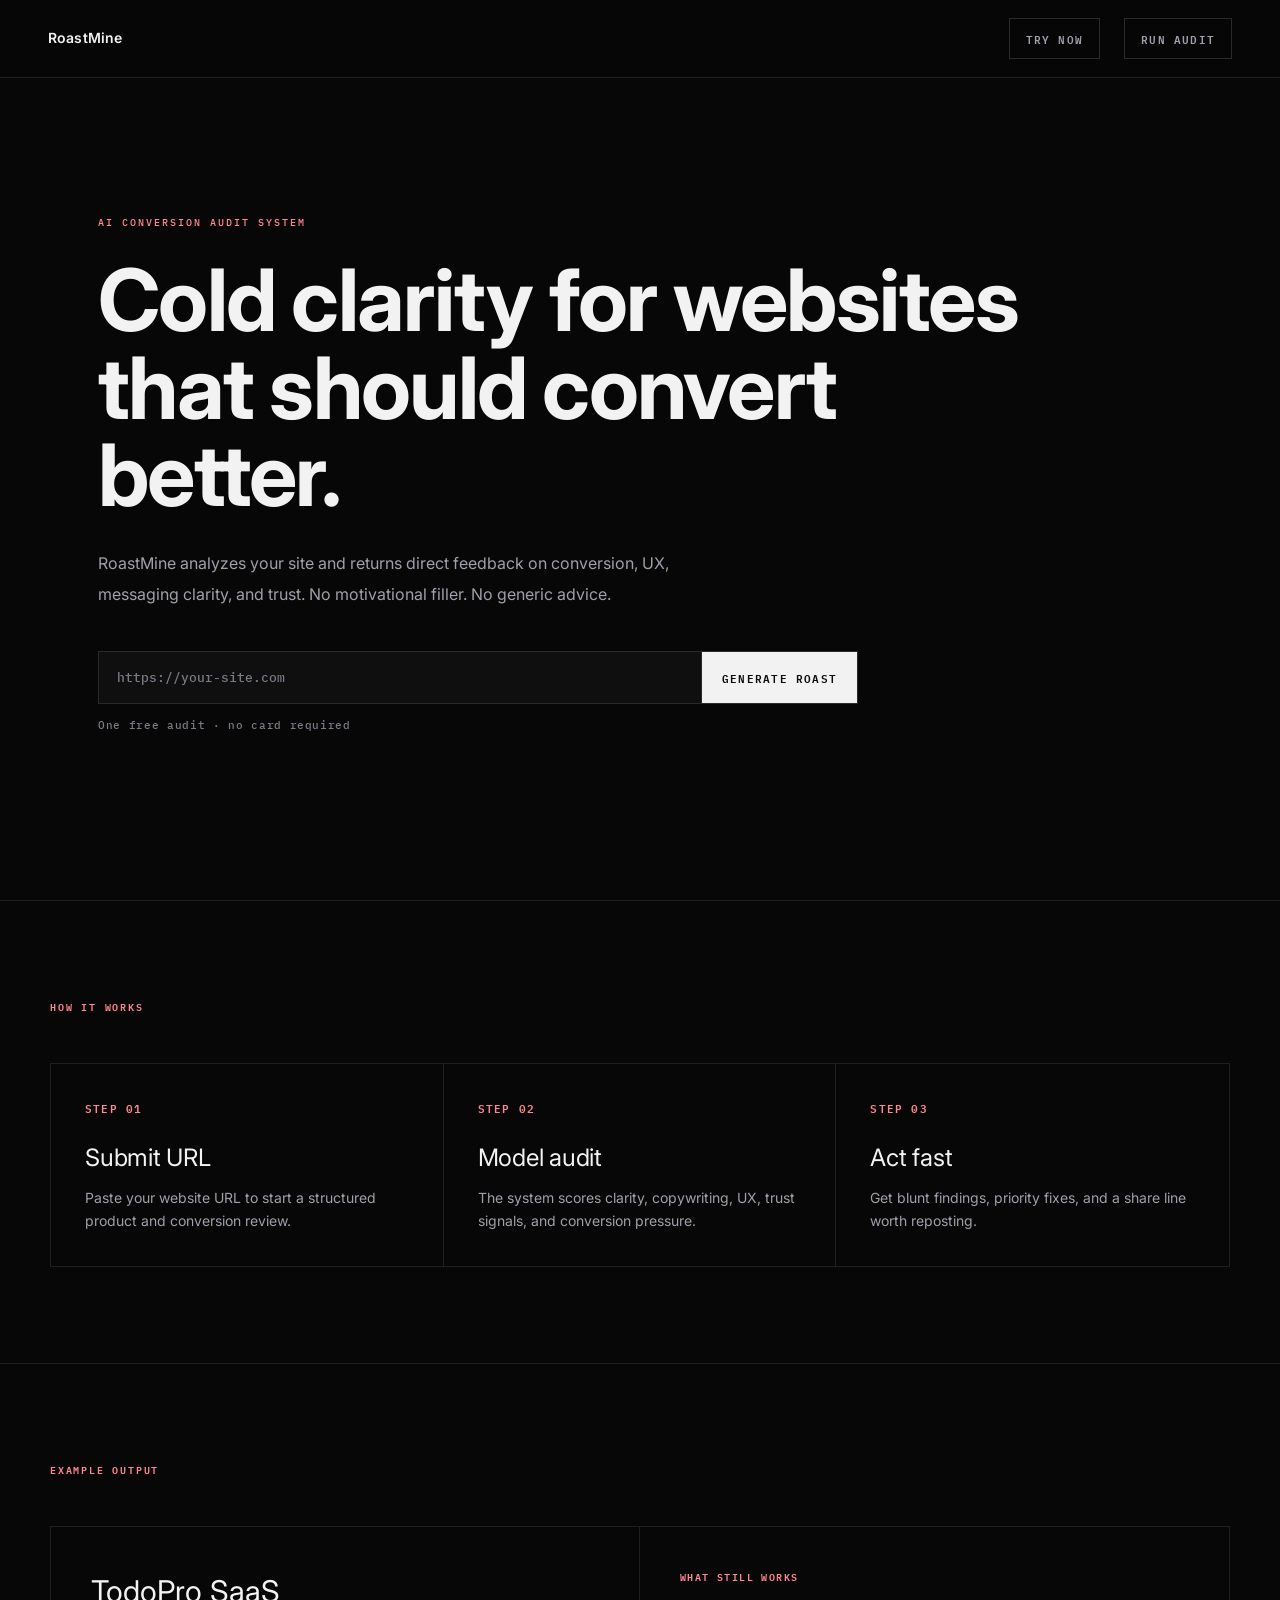
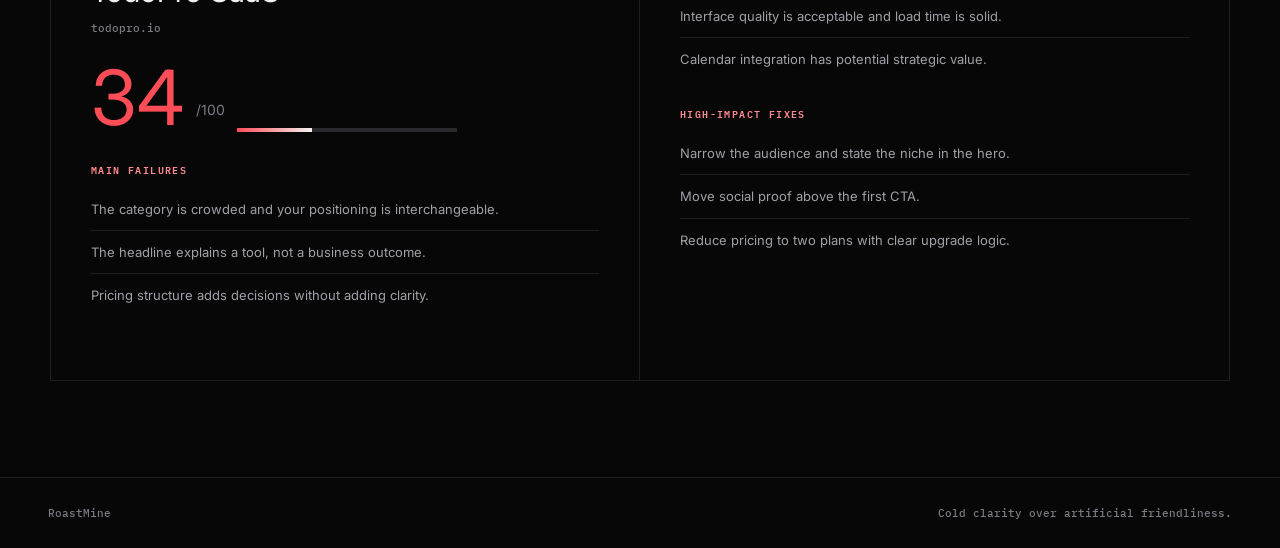
==== commit 97185039: "Unify sharp cold styling with subtle red accents" ====
--- a/index.html
+++ b/index.html
@@ -7,19 +7,19 @@
 <link rel="preconnect" href="https://fonts.googleapis.com"/>
 <link href="https://fonts.googleapis.com/css2?family=Inter:wght@400;500;600;700&family=IBM+Plex+Mono:wght@400;500;600&display=swap" rel="stylesheet"/>
 <style>
-:root{--bg:#070707;--panel:#0f0f10;--line:#1f1f22;--line-2:#2a2a2e;--text:#f2f2f3;--muted:#a0a0a8;--sub:#7b7b83;--accent:#f2f2f3;--font:'Inter',system-ui,sans-serif;--mono:'IBM Plex Mono',monospace}
+:root{--bg:#070707;--panel:#0f0f10;--line:#1f1f22;--line-2:#2a2a2e;--text:#f2f2f3;--muted:#a0a0a8;--sub:#7b7b83;--accent:#f2f2f3;--red:#ff4d57;--red-soft:#ff8a91;--font:'Inter',system-ui,sans-serif;--mono:'IBM Plex Mono',monospace}
 *{margin:0;padding:0;box-sizing:border-box}body{background:var(--bg);color:var(--text);font-family:var(--font);font-size:14px;line-height:1.6}a{text-decoration:none;color:inherit}
 nav{position:fixed;inset:0 0 auto 0;z-index:10;display:flex;justify-content:space-between;align-items:center;padding:18px 48px;border-bottom:1px solid var(--line);background:rgba(7,7,7,.97)}
-.logo{font-weight:600;letter-spacing:.01em}.nav-r{display:flex;gap:24px;align-items:center}.btn-nav,.btn-nav-cta{font:600 11px var(--mono);letter-spacing:.11em;text-transform:uppercase;border:1px solid var(--line-2);background:transparent;color:var(--muted);padding:10px 16px}.btn-nav:hover,.btn-nav-cta:hover{color:var(--text);border-color:#3a3a40}
-.hero{min-height:100vh;display:flex;flex-direction:column;justify-content:center;padding:144px 48px 96px;max-width:1180px;margin:0 auto}.tag{font:500 10px var(--mono);letter-spacing:.2em;text-transform:uppercase;color:var(--muted);margin-bottom:28px}
+.logo{font-weight:600;letter-spacing:.01em}.nav-r{display:flex;gap:24px;align-items:center}.btn-nav,.btn-nav-cta{font:600 11px var(--mono);letter-spacing:.11em;text-transform:uppercase;border:1px solid var(--line-2);background:transparent;color:var(--muted);padding:10px 16px}.btn-nav:hover,.btn-nav-cta:hover{color:var(--text);border-color:var(--red-soft)}
+.hero{min-height:100vh;display:flex;flex-direction:column;justify-content:center;padding:144px 48px 96px;max-width:1180px;margin:0 auto}.tag{font:500 10px var(--mono);letter-spacing:.2em;text-transform:uppercase;color:var(--red-soft);margin-bottom:28px}
 .hero-title{font-size:clamp(42px,7vw,86px);line-height:1.02;letter-spacing:-.02em;max-width:980px}.hero-sub{margin-top:28px;max-width:580px;color:var(--muted);font-size:16px;line-height:1.9}
-.hero-actions{margin-top:42px;max-width:760px}.url-roast-form{display:flex;border:1px solid var(--line-2);background:var(--panel)}.url-roast-input{flex:1;background:transparent;border:none;outline:none;color:var(--text);padding:16px 18px;font:500 13px var(--mono)}.url-roast-input::placeholder{color:var(--sub)}.url-roast-submit{border:none;border-left:1px solid var(--line-2);background:#f2f2f3;color:#0b0b0c;padding:16px 20px;font:600 11px var(--mono);text-transform:uppercase;letter-spacing:.11em}.url-roast-submit:hover{background:#dedee0}
+.hero-actions{margin-top:42px;max-width:760px}.url-roast-form{display:flex;border:1px solid var(--line-2);background:var(--panel)}.url-roast-input{flex:1;background:transparent;border:none;outline:none;color:var(--text);padding:16px 18px;font:500 13px var(--mono)}.url-roast-input::placeholder{color:var(--sub)}.url-roast-submit{border:none;border-left:1px solid var(--line-2);background:#f2f2f3;color:#0b0b0c;padding:16px 20px;font:600 11px var(--mono);text-transform:uppercase;letter-spacing:.11em}.url-roast-submit:hover{background:var(--red-soft);color:#13090a}
 .url-error{margin-top:10px;font:500 11px var(--mono);color:#d9d9df;display:none}.hero-fine{display:block;margin-top:14px;color:var(--sub);font:500 11px var(--mono);letter-spacing:.06em}
-.section{padding:96px 48px;border-top:1px solid var(--line)}.sec-wrap{max-width:1180px;margin:0 auto}.sec-label{font:600 10px var(--mono);letter-spacing:.18em;text-transform:uppercase;color:var(--muted);margin-bottom:48px}
-.steps{display:grid;grid-template-columns:repeat(3,1fr);border:1px solid var(--line)}.step{padding:34px;border-right:1px solid var(--line)}.step:last-child{border-right:none}.step-num{font:600 11px var(--mono);color:var(--sub);letter-spacing:.11em;text-transform:uppercase;margin-bottom:22px;display:block}.step-title{font-size:24px;letter-spacing:-.01em;margin-bottom:10px}.step-desc{color:var(--muted)}
+.section{padding:96px 48px;border-top:1px solid var(--line)}.sec-wrap{max-width:1180px;margin:0 auto}.sec-label{font:600 10px var(--mono);letter-spacing:.18em;text-transform:uppercase;color:var(--red-soft);margin-bottom:48px}
+.steps{display:grid;grid-template-columns:repeat(3,1fr);border:1px solid var(--line)}.step{padding:34px;border-right:1px solid var(--line)}.step:last-child{border-right:none}.step-num{font:600 11px var(--mono);color:var(--red-soft);letter-spacing:.11em;text-transform:uppercase;margin-bottom:22px;display:block}.step-title{font-size:24px;letter-spacing:-.01em;margin-bottom:10px}.step-desc{color:var(--muted)}
 .example-wrap{display:grid;grid-template-columns:1fr 1fr;border:1px solid var(--line)}.example-left,.example-right{padding:40px}.example-left{border-right:1px solid var(--line)}.ex-title{font-size:30px;margin-bottom:6px}.ex-url{font:500 11px var(--mono);color:var(--sub);margin-bottom:28px}
-.score-row{display:flex;align-items:flex-end;gap:12px;margin-bottom:28px}.score-big{font-size:76px;line-height:.9}.score-max{color:var(--sub);margin-bottom:10px}.score-bar-bg{height:4px;background:var(--line-2);width:220px}.score-bar-fill{height:100%;background:var(--text);width:34%}
-.ex-block{margin-bottom:24px}.ex-block-title{font:600 10px var(--mono);letter-spacing:.14em;text-transform:uppercase;color:var(--text);margin-bottom:10px}.ex-item{padding:10px 0;border-bottom:1px solid var(--line);color:var(--muted);font-size:13px;line-height:1.7}.ex-item:last-child{border-bottom:none}
+.score-row{display:flex;align-items:flex-end;gap:12px;margin-bottom:28px}.score-big{font-size:76px;line-height:.9;color:var(--red)}.score-max{color:var(--sub);margin-bottom:10px}.score-bar-bg{height:4px;background:var(--line-2);width:220px}.score-bar-fill{height:100%;background:linear-gradient(90deg,var(--red),var(--text));width:34%}
+.ex-block{margin-bottom:24px}.ex-block-title{font:600 10px var(--mono);letter-spacing:.14em;text-transform:uppercase;color:var(--red-soft);margin-bottom:10px}.ex-item{padding:10px 0;border-bottom:1px solid var(--line);color:var(--muted);font-size:13px;line-height:1.7}.ex-item:last-child{border-bottom:none}
 footer{padding:28px 48px;border-top:1px solid var(--line);display:flex;justify-content:space-between;color:var(--sub);font:500 11px var(--mono)}
 @media(max-width:768px){nav,.hero,.section,footer{padding-left:20px;padding-right:20px}.steps,.example-wrap{grid-template-columns:1fr}.step,.example-left{border-right:none}.step{border-bottom:1px solid var(--line)}.example-left{border-bottom:1px solid var(--line)}.url-roast-form{flex-direction:column}.url-roast-submit{border-left:none;border-top:1px solid var(--line-2)}}
 </style>
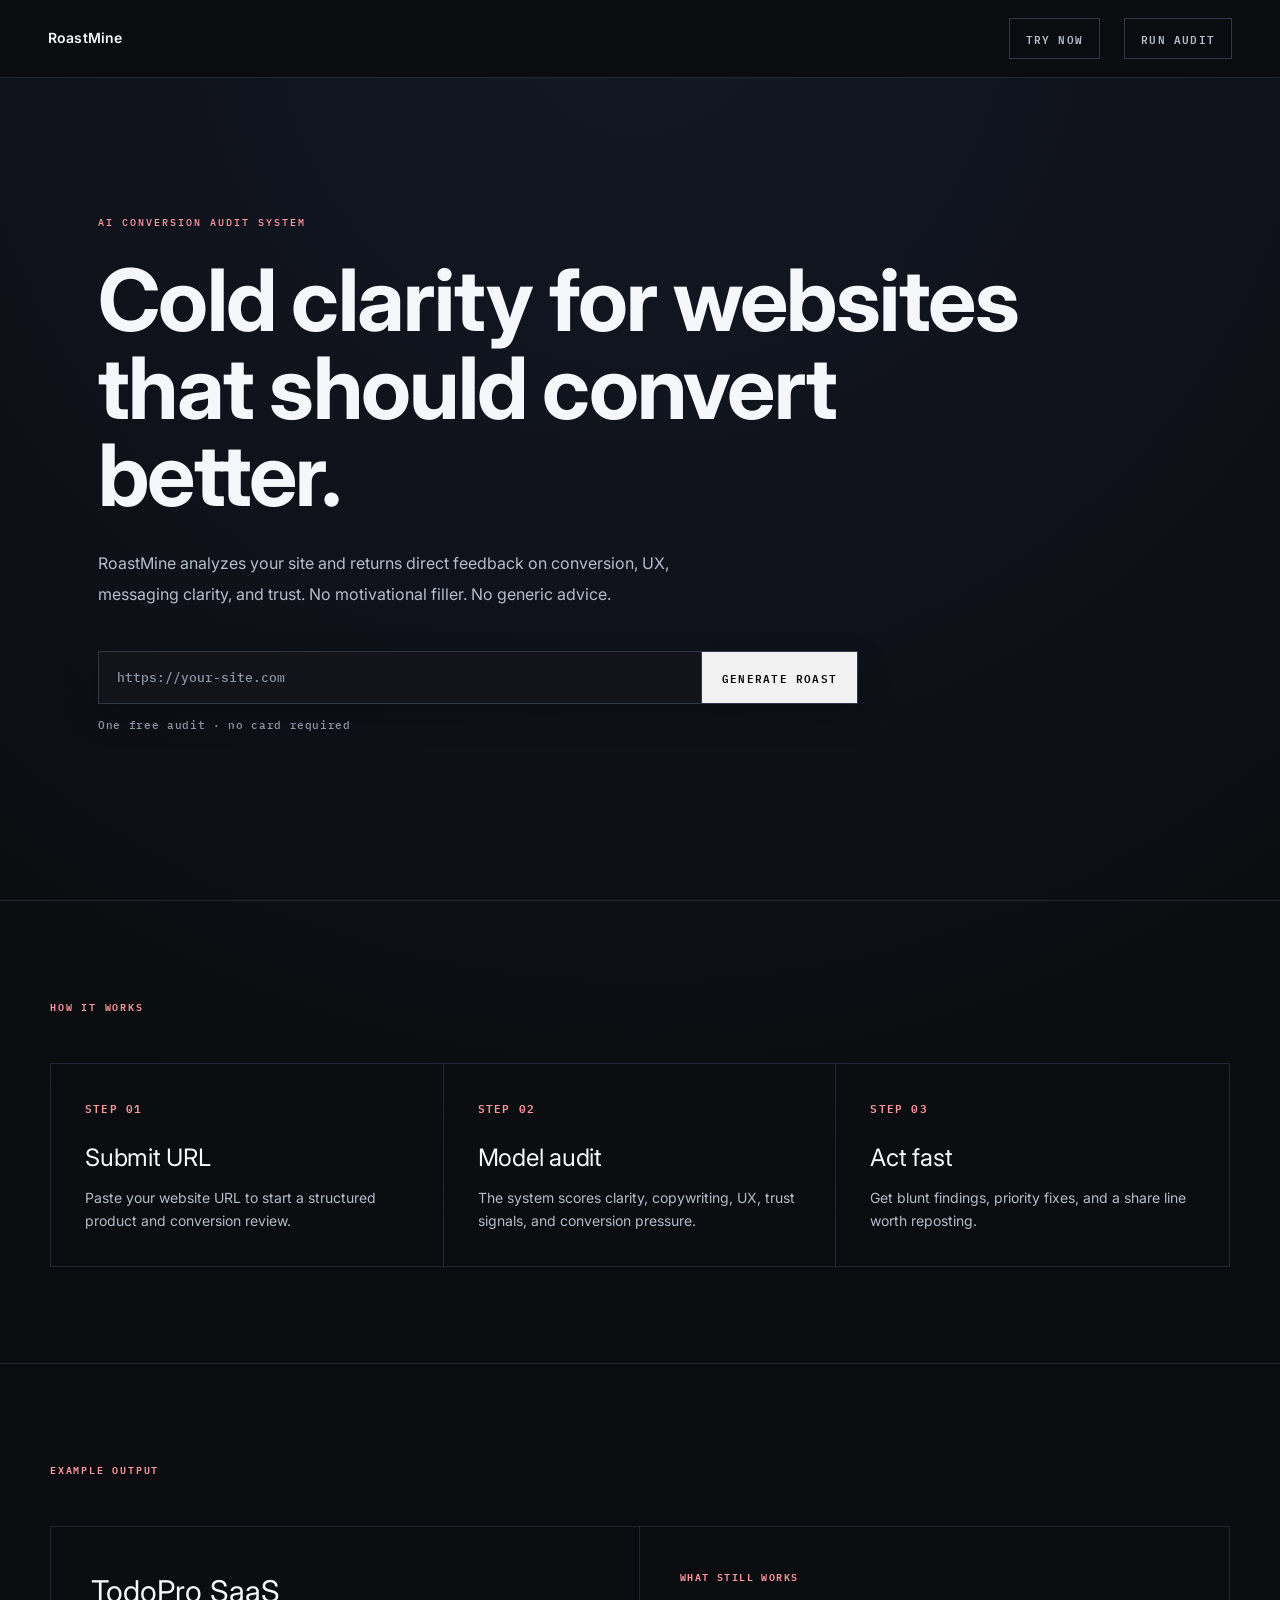
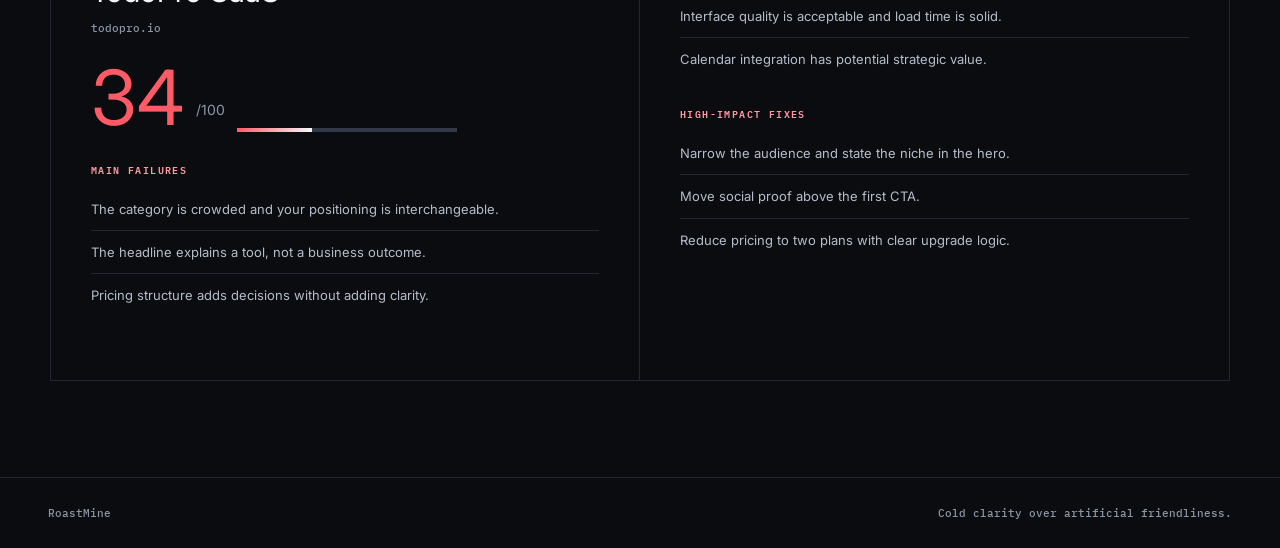
==== commit c83fc6d3: "Make UI friendlier while keeping sharp visual language" ====
--- a/index.html
+++ b/index.html
@@ -7,13 +7,13 @@
 <link rel="preconnect" href="https://fonts.googleapis.com"/>
 <link href="https://fonts.googleapis.com/css2?family=Inter:wght@400;500;600;700&family=IBM+Plex+Mono:wght@400;500;600&display=swap" rel="stylesheet"/>
 <style>
-:root{--bg:#070707;--panel:#0f0f10;--line:#1f1f22;--line-2:#2a2a2e;--text:#f2f2f3;--muted:#a0a0a8;--sub:#7b7b83;--accent:#f2f2f3;--red:#ff4d57;--red-soft:#ff8a91;--font:'Inter',system-ui,sans-serif;--mono:'IBM Plex Mono',monospace}
-*{margin:0;padding:0;box-sizing:border-box}body{background:var(--bg);color:var(--text);font-family:var(--font);font-size:14px;line-height:1.6}a{text-decoration:none;color:inherit}
-nav{position:fixed;inset:0 0 auto 0;z-index:10;display:flex;justify-content:space-between;align-items:center;padding:18px 48px;border-bottom:1px solid var(--line);background:rgba(7,7,7,.97)}
+:root{--bg:#0b0c0f;--panel:#12141a;--line:#232733;--line-2:#323847;--text:#f5f7fb;--muted:#b5bdcc;--sub:#8d96a9;--accent:#f5f7fb;--red:#ff5b66;--red-soft:#ff9aa1;--font:'Inter',system-ui,sans-serif;--mono:'IBM Plex Mono',monospace}
+*{margin:0;padding:0;box-sizing:border-box}body{background:radial-gradient(circle at top,#131825 0%,var(--bg) 55%);color:var(--text);font-family:var(--font);font-size:14px;line-height:1.6}a{text-decoration:none;color:inherit}
+nav{position:fixed;inset:0 0 auto 0;z-index:10;display:flex;justify-content:space-between;align-items:center;padding:18px 48px;border-bottom:1px solid var(--line);background:rgba(11,12,15,.92);backdrop-filter:blur(6px)}
 .logo{font-weight:600;letter-spacing:.01em}.nav-r{display:flex;gap:24px;align-items:center}.btn-nav,.btn-nav-cta{font:600 11px var(--mono);letter-spacing:.11em;text-transform:uppercase;border:1px solid var(--line-2);background:transparent;color:var(--muted);padding:10px 16px}.btn-nav:hover,.btn-nav-cta:hover{color:var(--text);border-color:var(--red-soft)}
 .hero{min-height:100vh;display:flex;flex-direction:column;justify-content:center;padding:144px 48px 96px;max-width:1180px;margin:0 auto}.tag{font:500 10px var(--mono);letter-spacing:.2em;text-transform:uppercase;color:var(--red-soft);margin-bottom:28px}
-.hero-title{font-size:clamp(42px,7vw,86px);line-height:1.02;letter-spacing:-.02em;max-width:980px}.hero-sub{margin-top:28px;max-width:580px;color:var(--muted);font-size:16px;line-height:1.9}
-.hero-actions{margin-top:42px;max-width:760px}.url-roast-form{display:flex;border:1px solid var(--line-2);background:var(--panel)}.url-roast-input{flex:1;background:transparent;border:none;outline:none;color:var(--text);padding:16px 18px;font:500 13px var(--mono)}.url-roast-input::placeholder{color:var(--sub)}.url-roast-submit{border:none;border-left:1px solid var(--line-2);background:#f2f2f3;color:#0b0b0c;padding:16px 20px;font:600 11px var(--mono);text-transform:uppercase;letter-spacing:.11em}.url-roast-submit:hover{background:var(--red-soft);color:#13090a}
+.hero-title{font-size:clamp(42px,7vw,86px);line-height:1.02;letter-spacing:-.02em;max-width:980px}.hero-sub{margin-top:28px;max-width:580px;color:var(--muted);font-size:16px;line-height:1.9;text-wrap:pretty}
+.hero-actions{margin-top:42px;max-width:760px}.url-roast-form{display:flex;border:1px solid var(--line-2);background:var(--panel);box-shadow:0 12px 32px rgba(0,0,0,.22)}.url-roast-input{flex:1;background:transparent;border:none;outline:none;color:var(--text);padding:16px 18px;font:500 13px var(--mono)}.url-roast-input:focus{background:rgba(255,255,255,.02)}.url-roast-input::placeholder{color:var(--sub)}.url-roast-submit{border:none;border-left:1px solid var(--line-2);background:#f2f2f3;color:#0b0b0c;padding:16px 20px;font:600 11px var(--mono);text-transform:uppercase;letter-spacing:.11em}.url-roast-submit:hover{background:var(--red-soft);color:#13090a}
 .url-error{margin-top:10px;font:500 11px var(--mono);color:#d9d9df;display:none}.hero-fine{display:block;margin-top:14px;color:var(--sub);font:500 11px var(--mono);letter-spacing:.06em}
 .section{padding:96px 48px;border-top:1px solid var(--line)}.sec-wrap{max-width:1180px;margin:0 auto}.sec-label{font:600 10px var(--mono);letter-spacing:.18em;text-transform:uppercase;color:var(--red-soft);margin-bottom:48px}
 .steps{display:grid;grid-template-columns:repeat(3,1fr);border:1px solid var(--line)}.step{padding:34px;border-right:1px solid var(--line)}.step:last-child{border-right:none}.step-num{font:600 11px var(--mono);color:var(--red-soft);letter-spacing:.11em;text-transform:uppercase;margin-bottom:22px;display:block}.step-title{font-size:24px;letter-spacing:-.01em;margin-bottom:10px}.step-desc{color:var(--muted)}
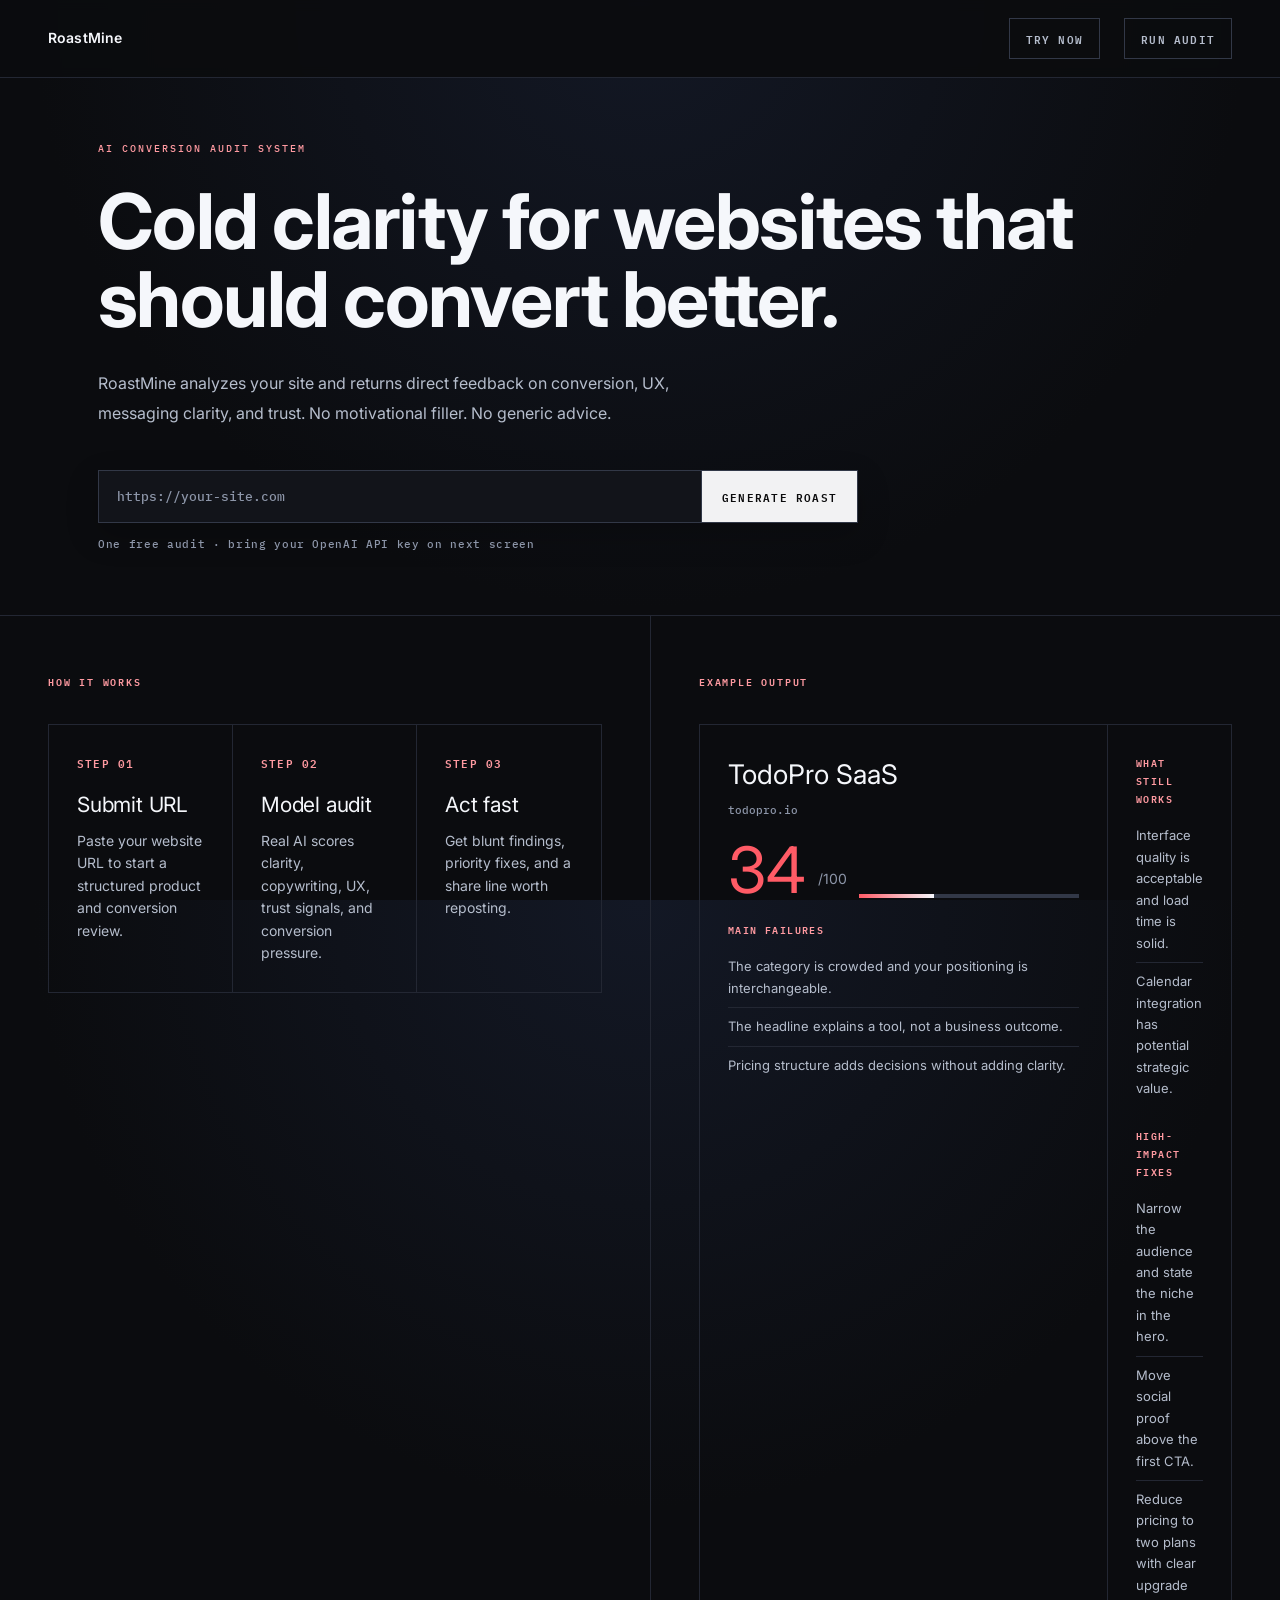
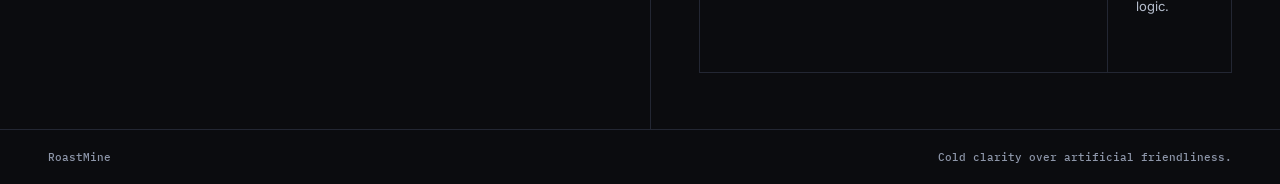
==== commit 1a604652: "Add device-adaptive full-screen layout and real AI audit flow" ====
--- a/index.html
+++ b/index.html
@@ -8,28 +8,38 @@
 <link href="https://fonts.googleapis.com/css2?family=Inter:wght@400;500;600;700&family=IBM+Plex+Mono:wght@400;500;600&display=swap" rel="stylesheet"/>
 <style>
 :root{--bg:#0b0c0f;--panel:#12141a;--line:#232733;--line-2:#323847;--text:#f5f7fb;--muted:#b5bdcc;--sub:#8d96a9;--accent:#f5f7fb;--red:#ff5b66;--red-soft:#ff9aa1;--font:'Inter',system-ui,sans-serif;--mono:'IBM Plex Mono',monospace}
-*{margin:0;padding:0;box-sizing:border-box}body{background:radial-gradient(circle at top,#131825 0%,var(--bg) 55%);color:var(--text);font-family:var(--font);font-size:14px;line-height:1.6}a{text-decoration:none;color:inherit}
-nav{position:fixed;inset:0 0 auto 0;z-index:10;display:flex;justify-content:space-between;align-items:center;padding:18px 48px;border-bottom:1px solid var(--line);background:rgba(11,12,15,.92);backdrop-filter:blur(6px)}
+*{margin:0;padding:0;box-sizing:border-box}html,body{height:100%}body{min-height:100dvh;background:radial-gradient(circle at top,#131825 0%,var(--bg) 55%);color:var(--text);font-family:var(--font);font-size:14px;line-height:1.6}a{text-decoration:none;color:inherit}
+.page{min-height:100dvh;display:flex;flex-direction:column}
+nav{position:sticky;top:0;z-index:10;display:flex;justify-content:space-between;align-items:center;padding:18px 48px;border-bottom:1px solid var(--line);background:rgba(11,12,15,.92);backdrop-filter:blur(6px)}
 .logo{font-weight:600;letter-spacing:.01em}.nav-r{display:flex;gap:24px;align-items:center}.btn-nav,.btn-nav-cta{font:600 11px var(--mono);letter-spacing:.11em;text-transform:uppercase;border:1px solid var(--line-2);background:transparent;color:var(--muted);padding:10px 16px}.btn-nav:hover,.btn-nav-cta:hover{color:var(--text);border-color:var(--red-soft)}
-.hero{min-height:100vh;display:flex;flex-direction:column;justify-content:center;padding:144px 48px 96px;max-width:1180px;margin:0 auto}.tag{font:500 10px var(--mono);letter-spacing:.2em;text-transform:uppercase;color:var(--red-soft);margin-bottom:28px}
-.hero-title{font-size:clamp(42px,7vw,86px);line-height:1.02;letter-spacing:-.02em;max-width:980px}.hero-sub{margin-top:28px;max-width:580px;color:var(--muted);font-size:16px;line-height:1.9;text-wrap:pretty}
+main{flex:1;display:flex;flex-direction:column}
+.hero{flex:1;display:flex;flex-direction:column;justify-content:center;padding:64px 48px;max-width:1180px;width:100%;margin:0 auto}.tag{font:500 10px var(--mono);letter-spacing:.2em;text-transform:uppercase;color:var(--red-soft);margin-bottom:28px}
+.hero-title{font-size:clamp(36px,6vw,86px);line-height:1.02;letter-spacing:-.02em;max-width:980px}.hero-sub{margin-top:28px;max-width:580px;color:var(--muted);font-size:16px;line-height:1.9;text-wrap:pretty}
 .hero-actions{margin-top:42px;max-width:760px}.url-roast-form{display:flex;border:1px solid var(--line-2);background:var(--panel);box-shadow:0 12px 32px rgba(0,0,0,.22)}.url-roast-input{flex:1;background:transparent;border:none;outline:none;color:var(--text);padding:16px 18px;font:500 13px var(--mono)}.url-roast-input:focus{background:rgba(255,255,255,.02)}.url-roast-input::placeholder{color:var(--sub)}.url-roast-submit{border:none;border-left:1px solid var(--line-2);background:#f2f2f3;color:#0b0b0c;padding:16px 20px;font:600 11px var(--mono);text-transform:uppercase;letter-spacing:.11em}.url-roast-submit:hover{background:var(--red-soft);color:#13090a}
-.url-error{margin-top:10px;font:500 11px var(--mono);color:#d9d9df;display:none}.hero-fine{display:block;margin-top:14px;color:var(--sub);font:500 11px var(--mono);letter-spacing:.06em}
-.section{padding:96px 48px;border-top:1px solid var(--line)}.sec-wrap{max-width:1180px;margin:0 auto}.sec-label{font:600 10px var(--mono);letter-spacing:.18em;text-transform:uppercase;color:var(--red-soft);margin-bottom:48px}
-.steps{display:grid;grid-template-columns:repeat(3,1fr);border:1px solid var(--line)}.step{padding:34px;border-right:1px solid var(--line)}.step:last-child{border-right:none}.step-num{font:600 11px var(--mono);color:var(--red-soft);letter-spacing:.11em;text-transform:uppercase;margin-bottom:22px;display:block}.step-title{font-size:24px;letter-spacing:-.01em;margin-bottom:10px}.step-desc{color:var(--muted)}
-.example-wrap{display:grid;grid-template-columns:1fr 1fr;border:1px solid var(--line)}.example-left,.example-right{padding:40px}.example-left{border-right:1px solid var(--line)}.ex-title{font-size:30px;margin-bottom:6px}.ex-url{font:500 11px var(--mono);color:var(--sub);margin-bottom:28px}
-.score-row{display:flex;align-items:flex-end;gap:12px;margin-bottom:28px}.score-big{font-size:76px;line-height:.9;color:var(--red)}.score-max{color:var(--sub);margin-bottom:10px}.score-bar-bg{height:4px;background:var(--line-2);width:220px}.score-bar-fill{height:100%;background:linear-gradient(90deg,var(--red),var(--text));width:34%}
-.ex-block{margin-bottom:24px}.ex-block-title{font:600 10px var(--mono);letter-spacing:.14em;text-transform:uppercase;color:var(--red-soft);margin-bottom:10px}.ex-item{padding:10px 0;border-bottom:1px solid var(--line);color:var(--muted);font-size:13px;line-height:1.7}.ex-item:last-child{border-bottom:none}
-footer{padding:28px 48px;border-top:1px solid var(--line);display:flex;justify-content:space-between;color:var(--sub);font:500 11px var(--mono)}
-@media(max-width:768px){nav,.hero,.section,footer{padding-left:20px;padding-right:20px}.steps,.example-wrap{grid-template-columns:1fr}.step,.example-left{border-right:none}.step{border-bottom:1px solid var(--line)}.example-left{border-bottom:1px solid var(--line)}.url-roast-form{flex-direction:column}.url-roast-submit{border-left:none;border-top:1px solid var(--line-2)}}
+.url-error{margin-top:10px;font:500 11px var(--mono);color:#ffd5d8;display:none}.hero-fine{display:block;margin-top:14px;color:var(--sub);font:500 11px var(--mono);letter-spacing:.06em}
+.grid-sections{display:grid;grid-template-columns:1fr 1fr;gap:0;border-top:1px solid var(--line)}
+.section{padding:56px 48px;border-right:1px solid var(--line)}.section:last-child{border-right:none}.sec-wrap{max-width:1180px}.sec-label{font:600 10px var(--mono);letter-spacing:.18em;text-transform:uppercase;color:var(--red-soft);margin-bottom:34px}
+.steps{display:grid;grid-template-columns:repeat(3,1fr);border:1px solid var(--line)}.step{padding:28px;border-right:1px solid var(--line)}.step:last-child{border-right:none}.step-num{font:600 11px var(--mono);color:var(--red-soft);letter-spacing:.11em;text-transform:uppercase;margin-bottom:16px;display:block}.step-title{font-size:21px;letter-spacing:-.01em;margin-bottom:8px}.step-desc{color:var(--muted)}
+.example-wrap{display:grid;grid-template-columns:1fr 1fr;border:1px solid var(--line)}.example-left,.example-right{padding:28px}.example-left{border-right:1px solid var(--line)}.ex-title{font-size:27px;margin-bottom:6px}.ex-url{font:500 11px var(--mono);color:var(--sub);margin-bottom:24px}
+.score-row{display:flex;align-items:flex-end;gap:12px;margin-bottom:22px}.score-big{font-size:64px;line-height:.9;color:var(--red)}.score-max{color:var(--sub);margin-bottom:8px}.score-bar-bg{height:4px;background:var(--line-2);width:220px}.score-bar-fill{height:100%;background:linear-gradient(90deg,var(--red),var(--text));width:34%}
+.ex-block{margin-bottom:18px}.ex-block-title{font:600 10px var(--mono);letter-spacing:.14em;text-transform:uppercase;color:var(--red-soft);margin-bottom:10px}.ex-item{padding:8px 0;border-bottom:1px solid var(--line);color:var(--muted);font-size:13px;line-height:1.65}.ex-item:last-child{border-bottom:none}
+footer{padding:20px 48px;border-top:1px solid var(--line);display:flex;justify-content:space-between;color:var(--sub);font:500 11px var(--mono)}
+@media(min-width:1024px){.grid-sections{grid-template-columns:1.1fr 1fr}}
+@media(max-width:920px){nav,.hero,.section,footer{padding-left:22px;padding-right:22px}.grid-sections{grid-template-columns:1fr}.section{border-right:none;border-bottom:1px solid var(--line)}.section:last-child{border-bottom:none}.steps,.example-wrap{grid-template-columns:1fr}.step,.example-left{border-right:none}.step{border-bottom:1px solid var(--line)}.example-left{border-bottom:1px solid var(--line)}.url-roast-form{flex-direction:column}.url-roast-submit{border-left:none;border-top:1px solid var(--line-2)}}
 </style>
 </head>
 <body>
+<div class="page">
 <nav><div class="logo">RoastMine</div><div class="nav-r"><button class="btn-nav" onclick="focusUrlInput()">Try now</button><button class="btn-nav-cta" onclick="focusUrlInput()">Run audit</button></div></nav>
-<section class="hero"><div class="tag">AI conversion audit system</div><h1 class="hero-title">Cold clarity for websites that should convert better.</h1><p class="hero-sub">RoastMine analyzes your site and returns direct feedback on conversion, UX, messaging clarity, and trust. No motivational filler. No generic advice.</p><div class="hero-actions"><form class="url-roast-form" id="roastForm"><input class="url-roast-input" id="siteUrl" type="url" placeholder="https://your-site.com" required/><button class="url-roast-submit" type="submit">Generate roast</button></form><div class="url-error" id="urlError">Enter a valid full URL, e.g. https://example.com.</div><span class="hero-fine">One free audit · no card required</span></div></section>
-<section class="section"><div class="sec-wrap"><div class="sec-label">How it works</div><div class="steps"><div class="step"><span class="step-num">Step 01</span><div class="step-title">Submit URL</div><p class="step-desc">Paste your website URL to start a structured product and conversion review.</p></div><div class="step"><span class="step-num">Step 02</span><div class="step-title">Model audit</div><p class="step-desc">The system scores clarity, copywriting, UX, trust signals, and conversion pressure.</p></div><div class="step"><span class="step-num">Step 03</span><div class="step-title">Act fast</div><p class="step-desc">Get blunt findings, priority fixes, and a share line worth reposting.</p></div></div></div></section>
+<main>
+<section class="hero"><div class="tag">AI conversion audit system</div><h1 class="hero-title">Cold clarity for websites that should convert better.</h1><p class="hero-sub">RoastMine analyzes your site and returns direct feedback on conversion, UX, messaging clarity, and trust. No motivational filler. No generic advice.</p><div class="hero-actions"><form class="url-roast-form" id="roastForm"><input class="url-roast-input" id="siteUrl" type="url" placeholder="https://your-site.com" required/><button class="url-roast-submit" type="submit">Generate roast</button></form><div class="url-error" id="urlError">Enter a valid full URL, e.g. https://example.com.</div><span class="hero-fine">One free audit · bring your OpenAI API key on next screen</span></div></section>
+<div class="grid-sections">
+<section class="section"><div class="sec-wrap"><div class="sec-label">How it works</div><div class="steps"><div class="step"><span class="step-num">Step 01</span><div class="step-title">Submit URL</div><p class="step-desc">Paste your website URL to start a structured product and conversion review.</p></div><div class="step"><span class="step-num">Step 02</span><div class="step-title">Model audit</div><p class="step-desc">Real AI scores clarity, copywriting, UX, trust signals, and conversion pressure.</p></div><div class="step"><span class="step-num">Step 03</span><div class="step-title">Act fast</div><p class="step-desc">Get blunt findings, priority fixes, and a share line worth reposting.</p></div></div></div></section>
 <section class="section"><div class="sec-wrap"><div class="sec-label">Example output</div><div class="example-wrap"><div class="example-left"><div class="ex-title">TodoPro SaaS</div><div class="ex-url">todopro.io</div><div class="score-row"><div class="score-big">34</div><div class="score-max">/100</div><div><div class="score-bar-bg"><div class="score-bar-fill"></div></div></div></div><div class="ex-block"><div class="ex-block-title">Main failures</div><div class="ex-item">The category is crowded and your positioning is interchangeable.</div><div class="ex-item">The headline explains a tool, not a business outcome.</div><div class="ex-item">Pricing structure adds decisions without adding clarity.</div></div></div><div class="example-right"><div class="ex-block"><div class="ex-block-title">What still works</div><div class="ex-item">Interface quality is acceptable and load time is solid.</div><div class="ex-item">Calendar integration has potential strategic value.</div></div><div class="ex-block"><div class="ex-block-title">High-impact fixes</div><div class="ex-item">Narrow the audience and state the niche in the hero.</div><div class="ex-item">Move social proof above the first CTA.</div><div class="ex-item">Reduce pricing to two plans with clear upgrade logic.</div></div></div></div></div></section>
+</div>
+</main>
 <footer><div>RoastMine</div><div>Cold clarity over artificial friendliness.</div></footer>
+</div>
 <script>
 function focusUrlInput(){document.getElementById('siteUrl').focus();}
 document.getElementById('roastForm').addEventListener('submit',e=>{e.preventDefault();const i=document.getElementById('siteUrl');const err=document.getElementById('urlError');const v=i.value.trim();try{const u=new URL(v);if(!['http:','https:'].includes(u.protocol))throw 0;err.style.display='none';window.location.href=`roast.html?url=${encodeURIComponent(v)}`;}catch{err.style.display='block';}})
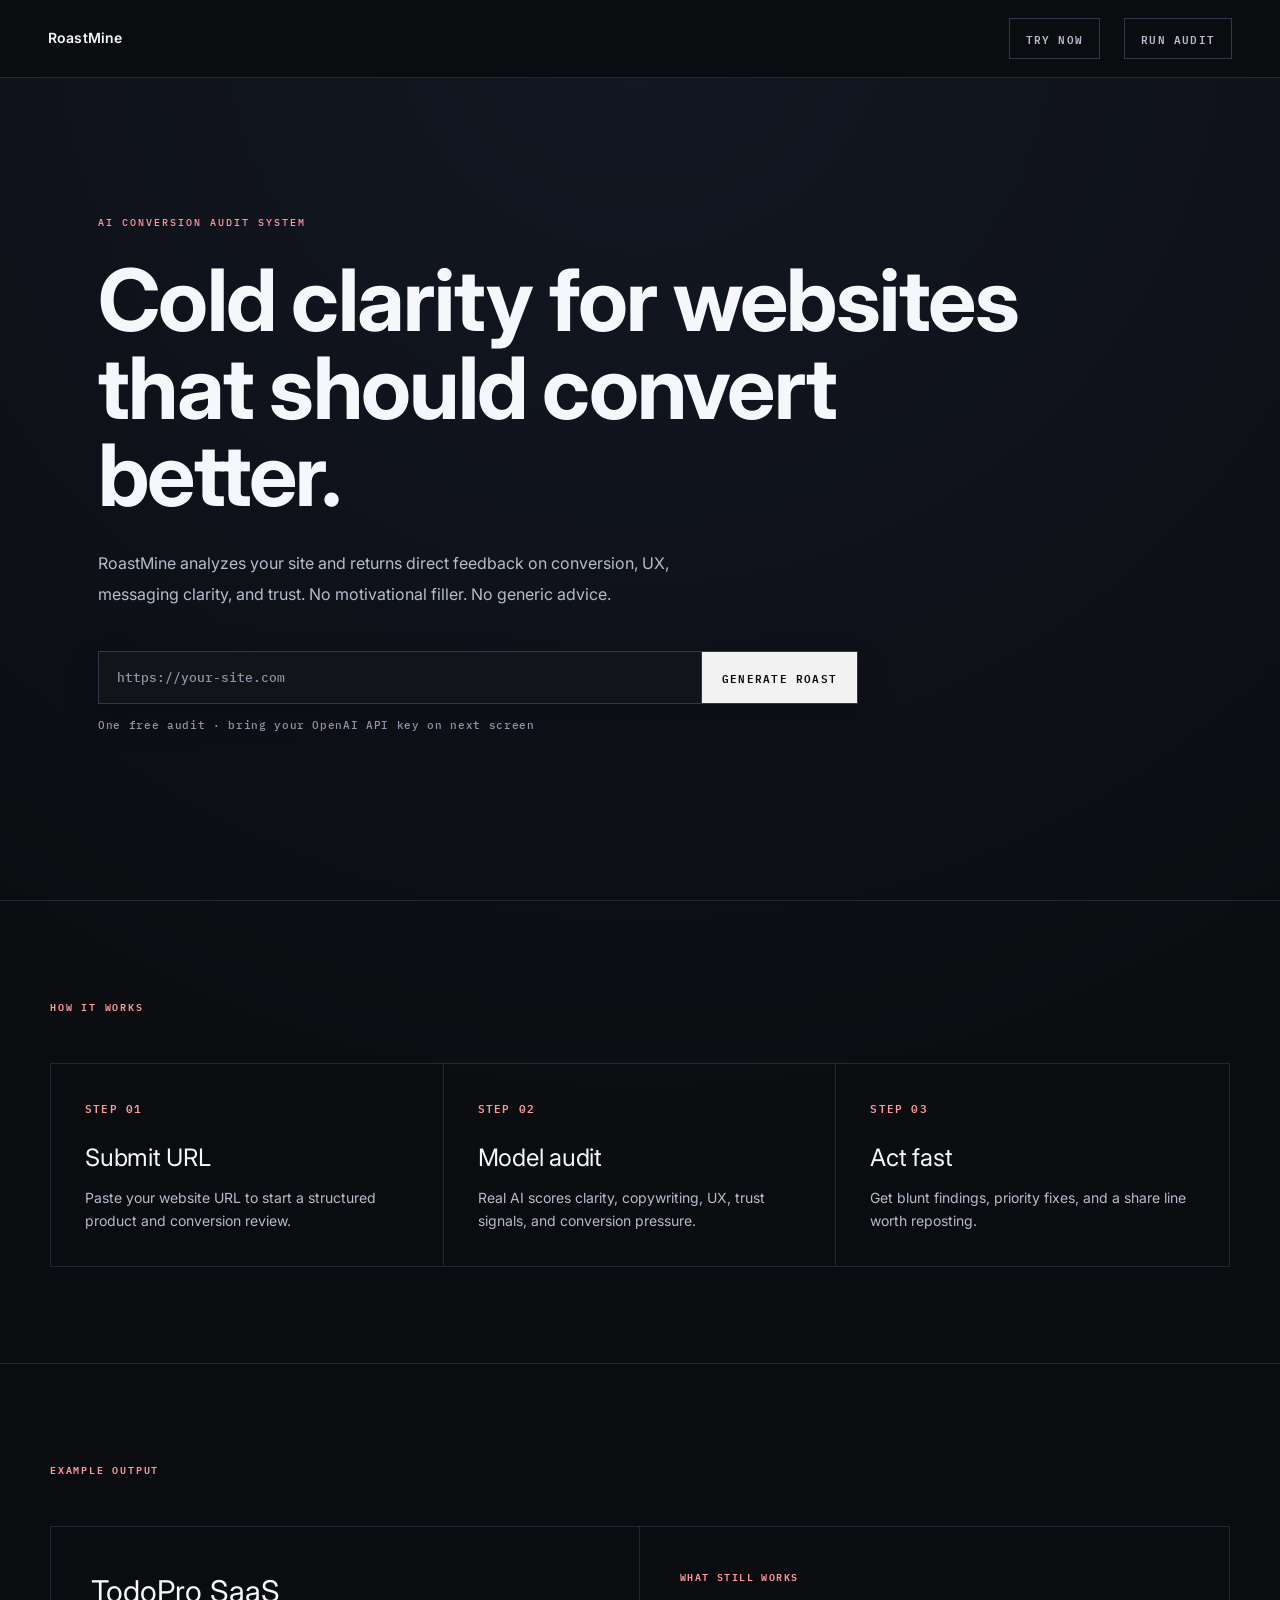
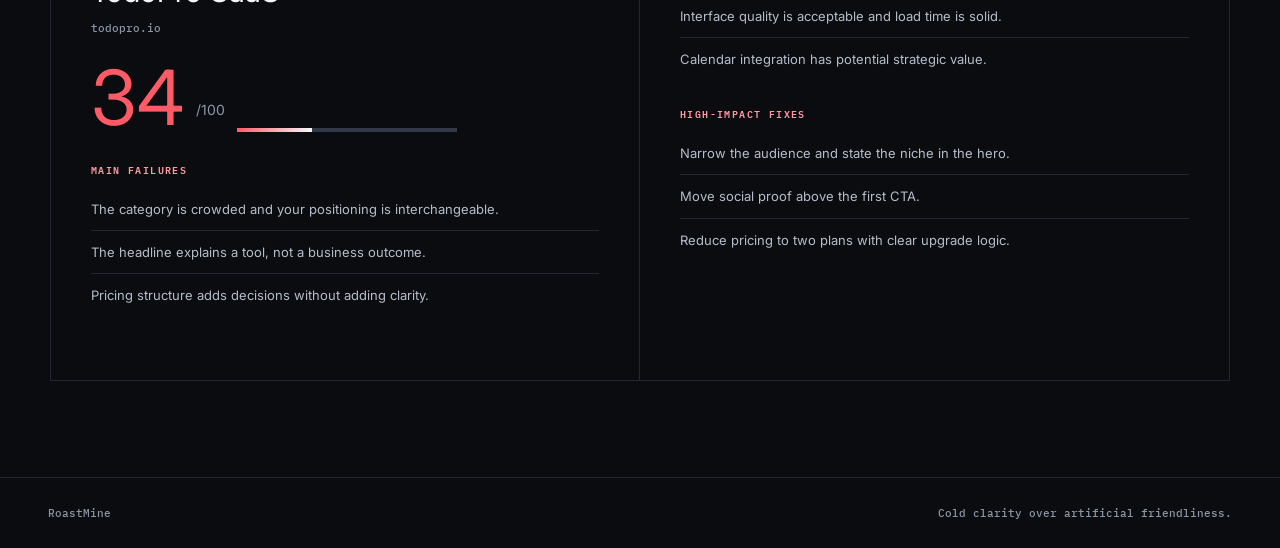
==== commit 409bfd05: "Merge branch 'main' into codex/sharpen-quote-in-roast.html-7ribp8" ====
--- a/index.html
+++ b/index.html
@@ -8,24 +8,20 @@
 <link href="https://fonts.googleapis.com/css2?family=Inter:wght@400;500;600;700&family=IBM+Plex+Mono:wght@400;500;600&display=swap" rel="stylesheet"/>
 <style>
 :root{--bg:#0b0c0f;--panel:#12141a;--line:#232733;--line-2:#323847;--text:#f5f7fb;--muted:#b5bdcc;--sub:#8d96a9;--accent:#f5f7fb;--red:#ff5b66;--red-soft:#ff9aa1;--font:'Inter',system-ui,sans-serif;--mono:'IBM Plex Mono',monospace}
-*{margin:0;padding:0;box-sizing:border-box}html,body{height:100%}body{min-height:100dvh;background:radial-gradient(circle at top,#131825 0%,var(--bg) 55%);color:var(--text);font-family:var(--font);font-size:14px;line-height:1.6}a{text-decoration:none;color:inherit}
-.page{min-height:100dvh;display:flex;flex-direction:column}
-nav{position:sticky;top:0;z-index:10;display:flex;justify-content:space-between;align-items:center;padding:18px 48px;border-bottom:1px solid var(--line);background:rgba(11,12,15,.92);backdrop-filter:blur(6px)}
+*{margin:0;padding:0;box-sizing:border-box}body{background:radial-gradient(circle at top,#131825 0%,var(--bg) 55%);color:var(--text);font-family:var(--font);font-size:14px;line-height:1.6}a{text-decoration:none;color:inherit}
+nav{position:fixed;inset:0 0 auto 0;z-index:10;display:flex;justify-content:space-between;align-items:center;padding:18px 48px;border-bottom:1px solid var(--line);background:rgba(11,12,15,.92);backdrop-filter:blur(6px)}
 .logo{font-weight:600;letter-spacing:.01em}.nav-r{display:flex;gap:24px;align-items:center}.btn-nav,.btn-nav-cta{font:600 11px var(--mono);letter-spacing:.11em;text-transform:uppercase;border:1px solid var(--line-2);background:transparent;color:var(--muted);padding:10px 16px}.btn-nav:hover,.btn-nav-cta:hover{color:var(--text);border-color:var(--red-soft)}
-main{flex:1;display:flex;flex-direction:column}
-.hero{flex:1;display:flex;flex-direction:column;justify-content:center;padding:64px 48px;max-width:1180px;width:100%;margin:0 auto}.tag{font:500 10px var(--mono);letter-spacing:.2em;text-transform:uppercase;color:var(--red-soft);margin-bottom:28px}
-.hero-title{font-size:clamp(36px,6vw,86px);line-height:1.02;letter-spacing:-.02em;max-width:980px}.hero-sub{margin-top:28px;max-width:580px;color:var(--muted);font-size:16px;line-height:1.9;text-wrap:pretty}
+.hero{min-height:100vh;display:flex;flex-direction:column;justify-content:center;padding:144px 48px 96px;max-width:1180px;margin:0 auto}.tag{font:500 10px var(--mono);letter-spacing:.2em;text-transform:uppercase;color:var(--red-soft);margin-bottom:28px}
+.hero-title{font-size:clamp(42px,7vw,86px);line-height:1.02;letter-spacing:-.02em;max-width:980px}.hero-sub{margin-top:28px;max-width:580px;color:var(--muted);font-size:16px;line-height:1.9;text-wrap:pretty}
 .hero-actions{margin-top:42px;max-width:760px}.url-roast-form{display:flex;border:1px solid var(--line-2);background:var(--panel);box-shadow:0 12px 32px rgba(0,0,0,.22)}.url-roast-input{flex:1;background:transparent;border:none;outline:none;color:var(--text);padding:16px 18px;font:500 13px var(--mono)}.url-roast-input:focus{background:rgba(255,255,255,.02)}.url-roast-input::placeholder{color:var(--sub)}.url-roast-submit{border:none;border-left:1px solid var(--line-2);background:#f2f2f3;color:#0b0b0c;padding:16px 20px;font:600 11px var(--mono);text-transform:uppercase;letter-spacing:.11em}.url-roast-submit:hover{background:var(--red-soft);color:#13090a}
-.url-error{margin-top:10px;font:500 11px var(--mono);color:#ffd5d8;display:none}.hero-fine{display:block;margin-top:14px;color:var(--sub);font:500 11px var(--mono);letter-spacing:.06em}
-.grid-sections{display:grid;grid-template-columns:1fr 1fr;gap:0;border-top:1px solid var(--line)}
-.section{padding:56px 48px;border-right:1px solid var(--line)}.section:last-child{border-right:none}.sec-wrap{max-width:1180px}.sec-label{font:600 10px var(--mono);letter-spacing:.18em;text-transform:uppercase;color:var(--red-soft);margin-bottom:34px}
-.steps{display:grid;grid-template-columns:repeat(3,1fr);border:1px solid var(--line)}.step{padding:28px;border-right:1px solid var(--line)}.step:last-child{border-right:none}.step-num{font:600 11px var(--mono);color:var(--red-soft);letter-spacing:.11em;text-transform:uppercase;margin-bottom:16px;display:block}.step-title{font-size:21px;letter-spacing:-.01em;margin-bottom:8px}.step-desc{color:var(--muted)}
-.example-wrap{display:grid;grid-template-columns:1fr 1fr;border:1px solid var(--line)}.example-left,.example-right{padding:28px}.example-left{border-right:1px solid var(--line)}.ex-title{font-size:27px;margin-bottom:6px}.ex-url{font:500 11px var(--mono);color:var(--sub);margin-bottom:24px}
-.score-row{display:flex;align-items:flex-end;gap:12px;margin-bottom:22px}.score-big{font-size:64px;line-height:.9;color:var(--red)}.score-max{color:var(--sub);margin-bottom:8px}.score-bar-bg{height:4px;background:var(--line-2);width:220px}.score-bar-fill{height:100%;background:linear-gradient(90deg,var(--red),var(--text));width:34%}
-.ex-block{margin-bottom:18px}.ex-block-title{font:600 10px var(--mono);letter-spacing:.14em;text-transform:uppercase;color:var(--red-soft);margin-bottom:10px}.ex-item{padding:8px 0;border-bottom:1px solid var(--line);color:var(--muted);font-size:13px;line-height:1.65}.ex-item:last-child{border-bottom:none}
-footer{padding:20px 48px;border-top:1px solid var(--line);display:flex;justify-content:space-between;color:var(--sub);font:500 11px var(--mono)}
-@media(min-width:1024px){.grid-sections{grid-template-columns:1.1fr 1fr}}
-@media(max-width:920px){nav,.hero,.section,footer{padding-left:22px;padding-right:22px}.grid-sections{grid-template-columns:1fr}.section{border-right:none;border-bottom:1px solid var(--line)}.section:last-child{border-bottom:none}.steps,.example-wrap{grid-template-columns:1fr}.step,.example-left{border-right:none}.step{border-bottom:1px solid var(--line)}.example-left{border-bottom:1px solid var(--line)}.url-roast-form{flex-direction:column}.url-roast-submit{border-left:none;border-top:1px solid var(--line-2)}}
+.url-error{margin-top:10px;font:500 11px var(--mono);color:#d9d9df;display:none}.hero-fine{display:block;margin-top:14px;color:var(--sub);font:500 11px var(--mono);letter-spacing:.06em}
+.section{padding:96px 48px;border-top:1px solid var(--line)}.sec-wrap{max-width:1180px;margin:0 auto}.sec-label{font:600 10px var(--mono);letter-spacing:.18em;text-transform:uppercase;color:var(--red-soft);margin-bottom:48px}
+.steps{display:grid;grid-template-columns:repeat(3,1fr);border:1px solid var(--line)}.step{padding:34px;border-right:1px solid var(--line)}.step:last-child{border-right:none}.step-num{font:600 11px var(--mono);color:var(--red-soft);letter-spacing:.11em;text-transform:uppercase;margin-bottom:22px;display:block}.step-title{font-size:24px;letter-spacing:-.01em;margin-bottom:10px}.step-desc{color:var(--muted)}
+.example-wrap{display:grid;grid-template-columns:1fr 1fr;border:1px solid var(--line)}.example-left,.example-right{padding:40px}.example-left{border-right:1px solid var(--line)}.ex-title{font-size:30px;margin-bottom:6px}.ex-url{font:500 11px var(--mono);color:var(--sub);margin-bottom:28px}
+.score-row{display:flex;align-items:flex-end;gap:12px;margin-bottom:28px}.score-big{font-size:76px;line-height:.9;color:var(--red)}.score-max{color:var(--sub);margin-bottom:10px}.score-bar-bg{height:4px;background:var(--line-2);width:220px}.score-bar-fill{height:100%;background:linear-gradient(90deg,var(--red),var(--text));width:34%}
+.ex-block{margin-bottom:24px}.ex-block-title{font:600 10px var(--mono);letter-spacing:.14em;text-transform:uppercase;color:var(--red-soft);margin-bottom:10px}.ex-item{padding:10px 0;border-bottom:1px solid var(--line);color:var(--muted);font-size:13px;line-height:1.7}.ex-item:last-child{border-bottom:none}
+footer{padding:28px 48px;border-top:1px solid var(--line);display:flex;justify-content:space-between;color:var(--sub);font:500 11px var(--mono)}
+@media(max-width:768px){nav,.hero,.section,footer{padding-left:20px;padding-right:20px}.steps,.example-wrap{grid-template-columns:1fr}.step,.example-left{border-right:none}.step{border-bottom:1px solid var(--line)}.example-left{border-bottom:1px solid var(--line)}.url-roast-form{flex-direction:column}.url-roast-submit{border-left:none;border-top:1px solid var(--line-2)}}
 </style>
 </head>
 <body>
